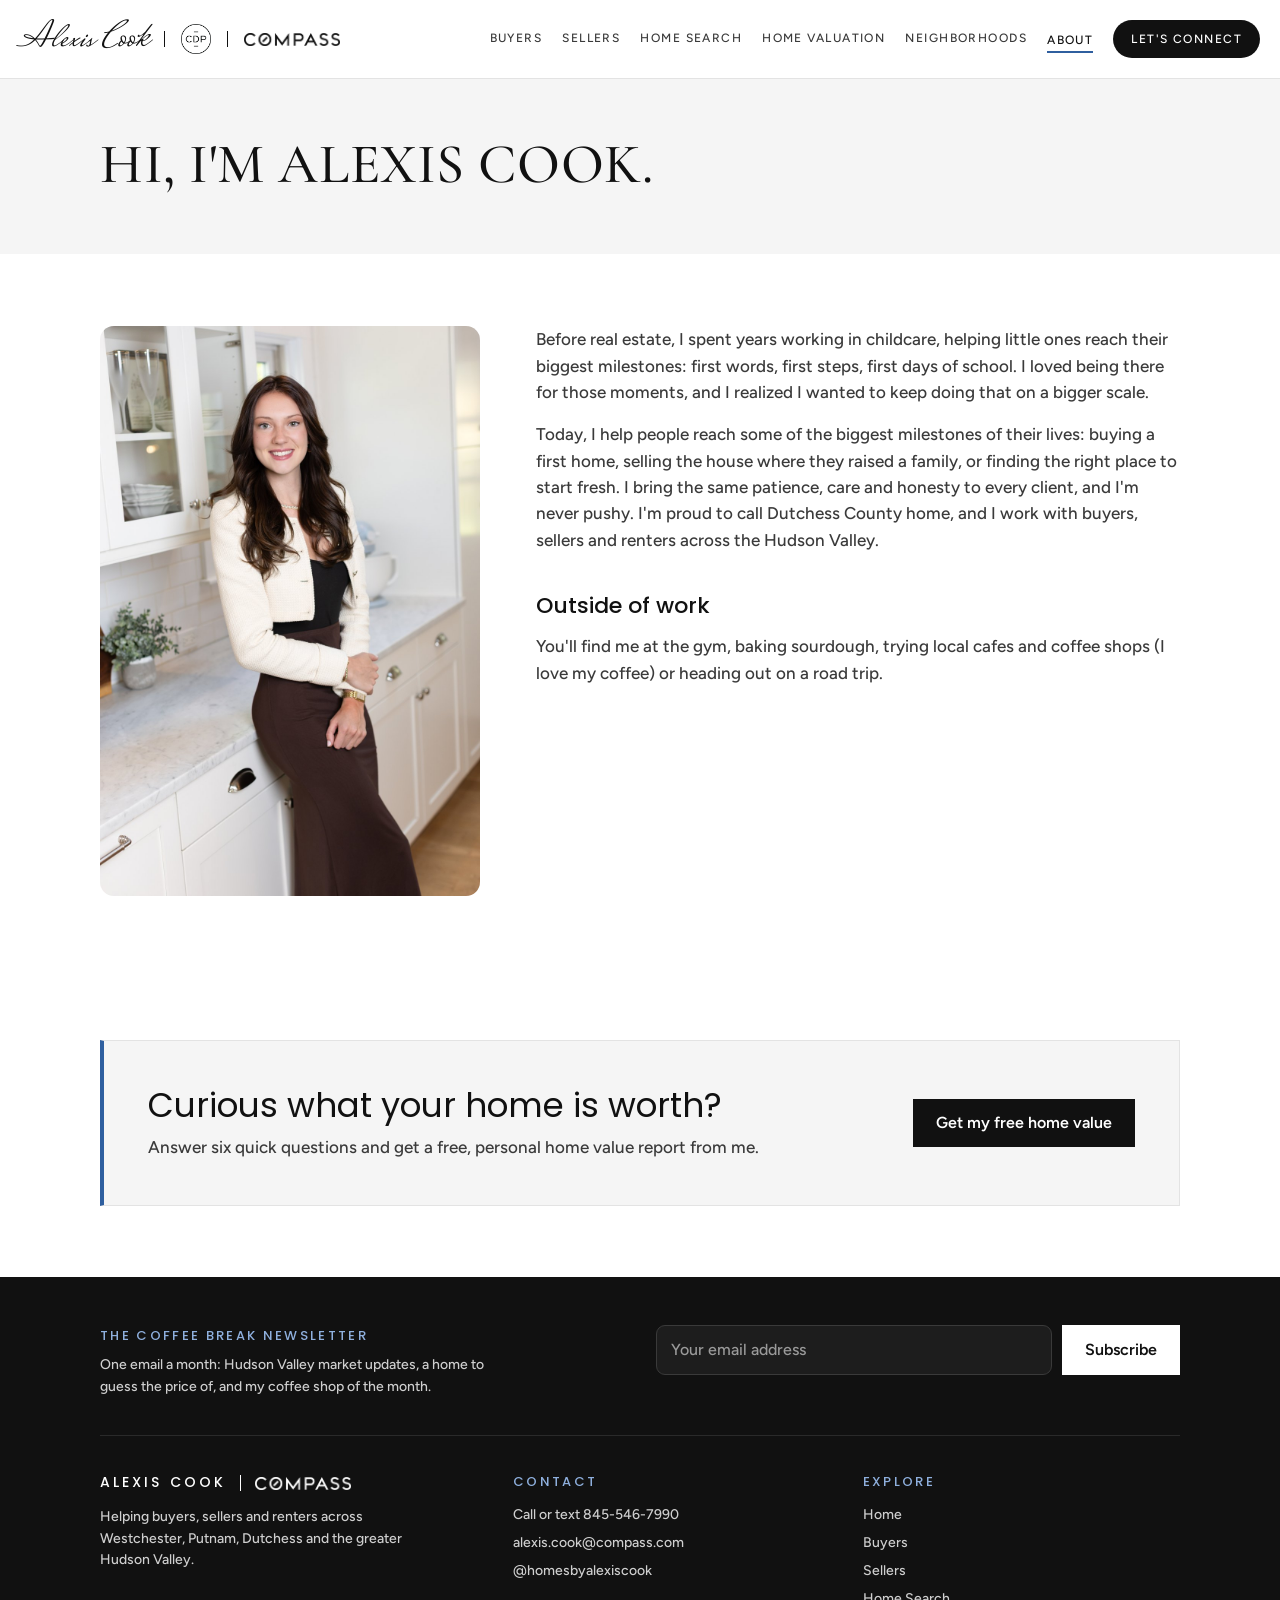
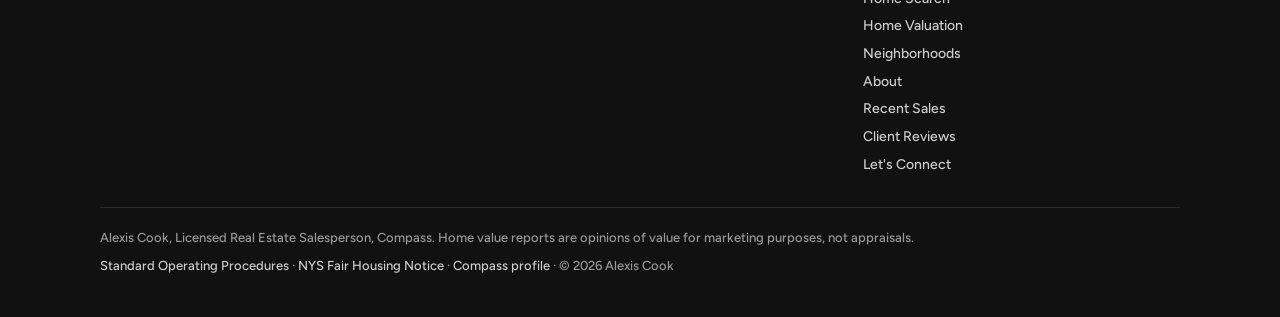
==== about.html @ 75626500 "Add files via upload" ====
<!doctype html>
<html lang="en">
<head>
<meta charset="utf-8">
<meta name="viewport" content="width=device-width, initial-scale=1">
<title>About Alexis Cook | Compass</title>
<meta name="description" content="Meet Alexis Cook, licensed real estate salesperson at Compass serving the Hudson Valley.">
<meta property="og:type" content="website">
<meta property="og:site_name" content="Alexis Cook | Compass">
<meta property="og:title" content="About Alexis Cook | Compass">
<meta property="og:description" content="Meet Alexis Cook, licensed real estate salesperson at Compass serving the Hudson Valley.">
<meta property="og:image" content="https://alexis-cook.com/og-image.jpg">
<meta property="og:image:width" content="1200">
<meta property="og:image:height" content="630">
<meta name="twitter:card" content="summary_large_image">
<link rel="preconnect" href="https://fonts.googleapis.com">
<link rel="preconnect" href="https://fonts.gstatic.com" crossorigin>
<link href="https://fonts.googleapis.com/css2?family=Cormorant+Garamond:wght@500;600&family=Mrs+Saint+Delafield&family=Poppins:wght@300;400;500;600&family=Figtree:wght@400;500;600&display=swap" rel="stylesheet">
<link rel="icon" type="image/png" sizes="32x32" href="favicon-32.png">
<link rel="apple-touch-icon" href="apple-touch-icon.png">
<link rel="stylesheet" href="styles.css">
</head>
<body>
<header class="top">
  <div class="wrap">
    <a class="brand sig-brand" href="index.html"><span class="sig">Alexis Cook</span><span class="div"></span><img class="cdp-logo dark" src="cdp-mark-black.png" alt="The Cathy Duff-Poritzky Team" width="428" height="428"><img class="cdp-logo light" src="cdp-mark-white.png" alt="" width="428" height="428"><span class="div cdp-div"></span><img class="co-logo dark" src="compass-logo.png" alt="Compass" width="791" height="108"><img class="co-logo light" src="compass-logo-white.png" alt="" width="791" height="108"></a>
    <button class="menu-toggle" type="button" aria-expanded="false" aria-controls="menu">Menu</button>
    <nav class="menu" id="menu" aria-label="Main"><a href="buyers.html">Buyers</a><a href="sellers.html">Sellers</a><a href="home-search.html">Home Search</a><a href="home-value.html">Home Valuation</a><a href="neighborhoods.html">Neighborhoods</a><div class="has-sub"><a href="about.html" aria-current="page">About</a><div class="sub"><a href="about.html">Meet Alexis</a><a href="sales.html">Recent Sales</a><a href="reviews.html">Client Reviews</a></div></div><a href="contact.html" class="cta">Let's Connect</a></nav>
  </div>
</header>
<main>
<section class="page-hero"><div class="wrap"><h1>Hi, I'm Alexis Cook.</h1></div></section>
<section class="band"><div class="wrap about-grid">
  <div class="photo about-photo"><img src="alexis-about.jpg?v=2" alt="Alexis Cook" width="1000" height="1500"></div>
  <div class="prose">
    <p>Before real estate, I spent years working in childcare, helping little ones reach their biggest milestones: first words, first steps, first days of school. I loved being there for those moments, and I realized I wanted to keep doing that on a bigger scale.</p>
    <p>Today, I help people reach some of the biggest milestones of their lives: buying a first home, selling the house where they raised a family, or finding the right place to start fresh. I bring the same patience, care and honesty to every client, and I'm never pushy. I'm proud to call Dutchess County home, and I work with buyers, sellers and renters across the Hudson Valley.</p>
    <h2>Outside of work</h2>
    <p>You'll find me at the gym, baking sourdough, trying local cafes and coffee shops (I love my coffee) or heading out on a road trip.</p>
  </div>
</div></section>
<section class="band"><div class="wrap"><div class="callout"><div><h2>Curious what your home is worth?</h2><p>Answer six quick questions and get a free, personal home value report from me.</p></div><a class="btn primary" href="home-value.html">Get my free home value</a></div></div></section>
</main>
<footer>
  <div class="wrap">
    <div class="news">
      <div><h3>The Coffee Break newsletter</h3><p>One email a month: Hudson Valley market updates, a home to guess the price of, and my coffee shop of the month.</p></div>
      <form class="news-form" novalidate>
        <label class="sr" for="news-email">Email address</label>
        <input type="email" id="news-email" name="email" placeholder="Your email address" autocomplete="email" required>
        <button class="btn light" type="submit">Subscribe</button>
        <p class="news-msg" role="status"></p>
      </form>
    </div>
    <div class="cols">
      <div>
        <a class="brand" href="index.html"><span>Alexis Cook</span><span class="div"></span><img class="co-logo" src="compass-logo-white.png" alt="Compass" width="791" height="108"></a>
        <p style="margin:0;max-width:34ch">Helping buyers, sellers and renters across Westchester, Putnam, Dutchess and the greater Hudson Valley.</p>
      </div>
      <div><h3>Contact</h3><ul>
        <li>Call or text <a class="call-link" href="sms:+18455467990"><span>845-546-7990</span></a></li>
        <li><a href="mailto:alexis.cook@compass.com">alexis.cook@compass.com</a></li>
        <li><a href="https://www.instagram.com/homesbyalexiscook/" target="_blank" rel="noopener">@homesbyalexiscook</a></li>
      </ul></div>
      <div><h3>Explore</h3><ul><li><a href="index.html">Home</a></li><li><a href="buyers.html">Buyers</a></li><li><a href="sellers.html">Sellers</a></li><li><a href="home-search.html">Home Search</a></li><li><a href="home-value.html">Home Valuation</a></li><li><a href="neighborhoods.html">Neighborhoods</a></li><li><a href="about.html">About</a></li><li><a href="sales.html">Recent Sales</a></li><li><a href="reviews.html">Client Reviews</a></li><li><a href="contact.html">Let's Connect</a></li></ul></div>
    </div>
    <div class="legal">
      <div>Alexis Cook, Licensed Real Estate Salesperson, Compass. Home value reports are opinions of value for marketing purposes, not appraisals.</div>
      <div><a href="https://www.compass.com/ucfe-assets/consumer-footer/8/NY-StandardOperatingProcedures-2026-03.pdf" target="_blank" rel="noopener">Standard Operating Procedures</a> · <a href="https://dos.ny.gov/system/files/documents/2025/03/nys-housing-and-anti-discrimination-notice_02.2025.pdf" target="_blank" rel="noopener">NYS Fair Housing Notice</a> · <a href="https://www.compass.com/agents/alexis-cook/" target="_blank" rel="noopener">Compass profile</a> · &copy; <span class="yr">2026</span> Alexis Cook</div>
    </div>
  </div>
</footer>
<div class="cmodal" id="cmodal" hidden>
  <div class="cm-card" role="dialog" aria-modal="true" aria-labelledby="cm-title">
    <button class="cm-x" type="button" aria-label="Close">&times;</button>
    <div class="cm-ask">
      <p class="eyebrow">One quick question before your results</p>
      <h2 id="cm-title">Want a personalized collection?</h2>
      <p class="cm-sub cm-ask-sub">I'll curate a personalized collection of homes that match your criteria and send you new ones the moment they hit the market.</p>
      <div class="cm-actions"><button type="button" class="cm-yes">Yes</button><button type="button" class="cm-no cm-go">No, I'll browse myself</button></div>
      <p class="cm-note">Either way, your search results open on Compass next.</p>
    </div>
    <div class="cm-step" hidden>
      <p class="eyebrow">Your personalized collection</p>
      <h2>Tell me what you are looking for</h2>
      <p class="cm-sub">I will build you a private Compass Collection. New matches go straight to you, and you can favorite homes and request tours from your phone.</p>
      <form id="cmf" novalidate>
        <div class="row2"><div><label class="f" for="cm-name">Full name</label><input type="text" id="cm-name" name="name" autocomplete="name"></div><div><label class="f" for="cm-phone">Phone (optional)</label><input type="tel" id="cm-phone" name="phone" autocomplete="tel"></div></div>
        <label class="f" for="cm-email">Email</label><input type="email" id="cm-email" name="email" autocomplete="email">
        <div class="row2"><div><label class="f" for="cm-area">Towns you are interested in (optional)</label><input type="text" id="cm-area" name="area" placeholder="e.g. Beacon, Fishkill, Cold Spring"></div><div><label class="f" for="cm-price">Price range (optional)</label><select id="cm-price" name="price"><option value="">Choose one</option><option>Under $300K</option><option>$300K to $500K</option><option>$500K to $750K</option><option>$750K to $1M</option><option>$1M to $1.5M</option><option>$1.5M+</option><option>Rent: under $2,500/mo</option><option>Rent: $2,500 to $4,000/mo</option><option>Rent: $4,000+/mo</option></select></div></div>
        <div class="row2"><div><label class="f" for="cm-beds">Bedrooms (optional)</label><select id="cm-beds" name="beds"><option value="">Any</option><option>1+</option><option>2+</option><option>3+</option><option>4+</option><option>5+</option></select></div><div><label class="f" for="cm-baths">Bathrooms (optional)</label><select id="cm-baths" name="baths"><option value="">Any</option><option>1+</option><option>2+</option><option>3+</option></select></div></div>
        <label class="f" for="cm-notes">Must-haves (optional)</label><textarea id="cm-notes" name="notes" placeholder="Garage, big yard, close to Metro-North..."></textarea>
        <label class="consent"><input type="checkbox" id="cm-consent" name="consent" value="Yes"><span>I agree that Alexis Cook of Compass may contact me by email, phone or text about homes for sale or rent. Message and data rates may apply. I can opt out at any time.</span></label>
        <p class="err" id="cm-err" role="alert"></p>
        <div class="cm-actions"><button type="submit" class="btn sq dark" id="cm-send">Set up my collection</button><button type="button" class="cm-skip cm-go">No thanks, just browsing</button></div>
      </form>
    </div>
    <div class="cm-done" hidden>
      <div class="cm-check" aria-hidden="true">✓</div>
      <p class="eyebrow">Thank you</p>
      <h2>Your collection is on its way!</h2>
      <p class="cm-sub">I will send you your personal Compass Collection shortly. Keep an eye on your inbox. In the meantime, you can start browsing on Compass.</p>
      <button type="button" class="btn sq dark cm-browse cm-go">Continue to Compass <span aria-hidden="true">→</span></button>
    </div>
  </div>
</div>
<script>
/* Collection sign-up after a home search: paste the collection Google Form's formResponse URL and entry IDs */
/* TEST FEATURE: bring visitors back from Compass after this many seconds (0 = off) */
var REDIRECT_BACK_SECONDS=0;
window.alexisOpenCompass=function(u){var w=null;try{w=window.open(u,'_blank')}catch(er){}if(!w)return;
if(REDIRECT_BACK_SECONDS>0){setTimeout(function(){try{var back=location.href.split('#')[0].split('?')[0]+'?back=1';w.location.href=back}catch(er){}},REDIRECT_BACK_SECONDS*1000)}};
var COLLECTION_FORM={"action":"https://docs.google.com/forms/d/e/1FAIpQLSfFb0w88-A323gLJ5zoATSFI6s1lYARR0IrbXmosw9a89P1Dw/formResponse","fields":{"name":"entry.246317065","phone":"entry.270979491","email":"entry.364528451","area":"entry.91825032","price":"entry.943326183","beds":"entry.1373302693","baths":"entry.874305298","notes":"entry.414756791","type":"entry.1419887097","consent":"entry.159739150"}};
(function(){var m=document.getElementById('cmodal');if(!m||!document.querySelector('.csearch'))return;var f=document.getElementById('cmf'),err=document.getElementById('cm-err'),url='',rent=false,last=null;
function close(){m.hidden=true;document.body.style.overflow='';if(last)last.focus()}
var shown=false,searched='';window.alexisCollect=function(u,r){url=u;rent=r;if(shown)return false;var si=[].slice.call(document.querySelectorAll('.cs-input')).filter(function(i){return i.value.trim()})[0];searched=si?si.value.trim():'';f.elements.area.value='';open_();return true};
document.querySelectorAll('.open-collection').forEach(function(l){l.addEventListener('click',function(e){e.preventDefault();url='https://www.compass.com/homes-for-sale/new-york/?agent_id=68668dd5f72f300001ff11c6';rent=false;searched='';f.elements.area.value='';open_(true)})});
function open_(direct){shown=true;m.querySelector('.cm-ask-sub').textContent=rent?"I'll curate a personalized collection of rentals that match your criteria and send you new ones the moment they hit the market.":"I'll curate a personalized collection of homes that match your criteria and send you new ones the moment they hit the market.";last=document.activeElement;m.querySelector('.cm-ask').hidden=!!direct;m.querySelector('.cm-step').hidden=!direct;m.querySelector('.cm-done').hidden=true;err.textContent='';
m.hidden=false;document.body.style.overflow='hidden';setTimeout(function(){(direct?f.elements.name:m.querySelector('.cm-yes')).focus()},50)}
m.querySelector('.cm-yes').addEventListener('click',function(){m.querySelector('.cm-ask').hidden=true;m.querySelector('.cm-step').hidden=false;f.elements.name.focus()});
try{if(/[?&]back=1/.test(location.search)){var done=false;try{done=localStorage.getItem('ac_collect_done')==='1'}catch(er){}if(!done){url='https://www.compass.com/homes-for-sale/new-york/?agent_id=68668dd5f72f300001ff11c6';setTimeout(function(){open_();var t=document.getElementById('cm-title');if(t)t.textContent='Still looking? Let me send you new listings.'},600)}}}catch(er){}
m.querySelectorAll('.cm-go').forEach(function(b){b.addEventListener('click',function(){close();window.alexisOpenCompass(url)})});
m.querySelector('.cm-x').addEventListener('click',close);m.addEventListener('click',function(e){if(e.target===m)close()});document.addEventListener('keydown',function(e){if(e.key==='Escape'&&!m.hidden)close()});
function v(n){var e=f.elements[n];if(!e)return '';if(n==='area'&&!(e.value||'').trim()&&searched)return 'Searched: '+searched;if(e.type==='checkbox')return e.checked?e.value:'';return (e.value||'').trim()}
f.addEventListener('submit',function(e){e.preventDefault();err.textContent='';
if(!v('name'))return err.textContent='Please enter your name.';
if(!/^[^\s@]+@[^\s@]+\.[^\s@]+$/.test(v('email')))return err.textContent='Please enter a valid email address.';
if(!v('consent'))return err.textContent='Please check the box so I can send you listings.';
var btn=document.getElementById('cm-send');btn.disabled=true;btn.textContent='Sending...';var fd=new FormData(),F=COLLECTION_FORM.fields;
Object.keys(F).forEach(function(k){if(!F[k])return;fd.append(F[k],k==='type'?(rent?'Rent':'Buy'):v(k))});
(COLLECTION_FORM.action?fetch(COLLECTION_FORM.action,{method:'POST',mode:'no-cors',body:fd}):Promise.resolve()).then(function(){try{localStorage.setItem('ac_collect_done','1')}catch(er){}m.querySelector('.cm-step').hidden=true;m.querySelector('.cm-done').hidden=false;btn.disabled=false;btn.textContent='Set up my collection';f.reset()},function(){btn.disabled=false;btn.textContent='Set up my collection';err.textContent="That didn't go through. Check your connection and try again, or call or text 845-546-7990."})});
})();
</script>
<script>
/* phone number: opens Messages on phones and Macs; on other computers copies the number */
(function(){document.querySelectorAll('.call-link').forEach(function(a){a.addEventListener('click',function(e){if(matchMedia('(pointer:coarse)').matches||/Mac|iPhone|iPad/.test(navigator.platform))return;e.preventDefault();var n='845-546-7990',sp=a.querySelector('span');function done(){sp.textContent='Number copied';setTimeout(function(){sp.textContent=n},1800)}if(navigator.clipboard)navigator.clipboard.writeText(n).then(done,function(){sp.textContent=n});else done()})})})();
/* always open each page at the top */
(function(){if(location.hash)return;try{history.scrollRestoration='manual'}catch(e){}function t(){window.scrollTo({top:0,left:0,behavior:'instant'});document.documentElement.scrollTop=0;document.body.scrollTop=0}t();document.addEventListener('DOMContentLoaded',t);addEventListener('load',function(){t();setTimeout(t,60)});addEventListener('pageshow',t)})();
(function(){var b=document.querySelector('.menu-toggle'),m=document.getElementById('menu');b.addEventListener('click',function(){var o=m.classList.toggle('open');b.setAttribute('aria-expanded',o)});
var hd=document.querySelector('.top.over');if(hd){var f=function(){hd.classList.toggle('solid',scrollY>40)};f();addEventListener('scroll',f,{passive:true})}
document.querySelectorAll('.yr').forEach(function(e){e.textContent=new Date().getFullYear()});})();
/* town picker grouped by county */
(function(){var G={"Westchester": ["Westchester County", "Yorktown Heights", "Cortlandt Manor", "Peekskill", "Croton-on-Hudson", "Mohegan Lake", "Ossining", "Tarrytown", "Sleepy Hollow", "Briarcliff Manor", "Pleasantville", "Chappaqua", "Mount Kisco", "Bedford", "Katonah", "Somers", "North Salem", "White Plains", "Scarsdale", "Rye", "Harrison", "Mamaroneck", "Larchmont", "New Rochelle", "Bronxville", "Eastchester", "Irvington", "Dobbs Ferry", "Hastings-on-Hudson"], "Putnam": ["Putnam County", "Mahopac", "Carmel", "Brewster", "Cold Spring", "Garrison", "Putnam Valley", "Patterson", "Kent"], "Dutchess": ["Dutchess County", "Hopewell Junction", "Fishkill", "Beacon", "Poughkeepsie", "Wappingers Falls", "Pleasant Valley", "Hyde Park", "Rhinebeck", "Red Hook", "Millbrook", "LaGrangeville", "Pawling", "Dover Plains", "Amenia", "Pine Plains"]};document.querySelectorAll('.csearch').forEach(function(f){var inp=f.querySelector('.cs-input'),list=f.querySelector('.cs-list');function draw(){if(f.querySelector('input[value=sell]').checked){list.hidden=true;return}var q=inp.value.trim().toLowerCase(),h='';Object.keys(G).forEach(function(c){var m=G[c].filter(function(t){return !q||t.toLowerCase().indexOf(q)>-1});if(m.length){h+='<div class="cs-g"><div class="cs-gh">'+c+'</div>'+m.map(function(t){return '<button type="button" role="option" class="cs-opt">'+t+'</button>'}).join('')+'</div>'}});list.innerHTML=h;list.hidden=!h;inp.setAttribute('aria-expanded',!!h)}inp.addEventListener('focus',draw);inp.addEventListener('input',draw);list.addEventListener('mousedown',function(e){var b=e.target.closest('.cs-opt');if(!b)return;e.preventDefault();inp.value=b.textContent;list.hidden=true;inp.setAttribute('aria-expanded','false')});inp.addEventListener('blur',function(){setTimeout(function(){list.hidden=true;inp.setAttribute('aria-expanded','false')},120)});inp.addEventListener('keydown',function(e){if(e.key==='Escape'){list.hidden=true}if(e.key==='ArrowDown'){var o=list.querySelector('.cs-opt');if(o){e.preventDefault();o.focus()}}});list.addEventListener('keydown',function(e){var os=[].slice.call(list.querySelectorAll('.cs-opt')),i=os.indexOf(document.activeElement);if(e.key==='ArrowDown'&&i<os.length-1){e.preventDefault();os[i+1].focus()}if(e.key==='ArrowUp'){e.preventDefault();(i>0?os[i-1]:inp).focus()}if(e.key==='Enter'&&i>-1){e.preventDefault();inp.value=os[i].textContent;list.hidden=true;inp.focus()}});})})();
/* Buy / Rent / Sell mode */
(function(){document.querySelectorAll('.csearch').forEach(function(f){var inp=f.querySelector('.cs-input'),go=f.querySelector('.cs-go'),note=f.querySelector('.cs-note');f.querySelectorAll('input[name=cs-type]').forEach(function(r){r.addEventListener('change',function(){var sell=r.value==='sell'&&r.checked;f.classList.toggle('is-sell',sell);inp.placeholder=sell?"What's your home address?":'Town or city';inp.setAttribute('autocomplete',sell?'street-address':'off');go.textContent=sell?'Get my home value':'Search homes';if(note)note.textContent=sell?'Free, personal home value report from Alexis.':'Search opens on Compass.';inp.value='';var l=f.querySelector('.cs-list');if(l)l.hidden=true;inp.focus()})})})})();
/* Compass home search */
(function(){document.querySelectorAll('.csearch').forEach(function(f){f.addEventListener('submit',function(e){e.preventDefault();if(f.querySelector('input[value=sell]').checked){var ad=f.querySelector('.cs-input').value.trim();location.href='home-value.html'+(ad?'?address='+encodeURIComponent(ad):'');return}var q=f.querySelector('.cs-input').value.trim().toLowerCase().replace(/,?\s*(ny|new york)$/,'').replace(/[^a-z0-9]+/g,'-').replace(/^-|-$/g,'');var rent=f.querySelector('input[value=rent]').checked;var base='https://www.compass.com/'+(rent?'for-rent/':'homes-for-sale/');var url=(q?base+q+'-ny/':base+'new-york/')+'?agent_id=68668dd5f72f300001ff11c6';if(window.alexisCollect&&window.alexisCollect(url,rent))return;if(window.alexisOpenCompass)window.alexisOpenCompass(url);else try{window.open(url,'_blank','noopener')}catch(er){}})})})();
/* Newsletter sign-up: paste the newsletter Google Form's formResponse URL and email entry ID */
var NEWSLETTER_FORM={action:"https://docs.google.com/forms/d/e/1FAIpQLSd9pEn5VO9FP5l-oSFQ3yQuff3pQ4GppbQ3dDFXpqBW5xkaDg/formResponse",emailField:"entry.209582243"};
(function(){var f=document.querySelector('.news-form');if(!f)return;var m=f.querySelector('.news-msg');
f.addEventListener('submit',function(e){e.preventDefault();var v=f.email.value.trim();
if(!/^[^\s@]+@[^\s@]+\.[^\s@]+$/.test(v)){m.textContent='Please enter a valid email address.';return}
var fd=new FormData();if(NEWSLETTER_FORM.emailField)fd.append(NEWSLETTER_FORM.emailField,v);
(NEWSLETTER_FORM.action?fetch(NEWSLETTER_FORM.action,{method:'POST',mode:'no-cors',body:fd}):Promise.resolve()).then(function(){f.reset();m.textContent="You're on the list. Your first issue arrives next month."},function(){m.textContent="That didn't go through. Please try again."});});})();
</script>

</body>
</html>
---- styles.css ----
/* Alexis Cook, Compass: shared site styles. Black, white and soft gray; Poppins for display, Figtree for text */
:root{
  --ink:#111111; --ink-2:#3a3a3a; --muted:#6e6e6e; --line:#e3e3e3; --paper:#ffffff; --wash:#f5f5f5;
  --accent:#111111; --accent-ink:#ffffff; --accent-soft:#eeeeee; --on-dark:#d4d4d4; --error:#b3261e;
  --display:"Poppins","Helvetica Neue",Arial,sans-serif;
  --body:"Figtree","Helvetica Neue",Arial,sans-serif;
}
*{box-sizing:border-box}
html{-webkit-text-size-adjust:100%;scroll-behavior:smooth}
body{margin:0;background:var(--paper);color:var(--ink);font-family:var(--body);font-size:17px;line-height:1.55}
img{max-width:100%;display:block}
a{color:var(--accent)}
[hidden]{display:none!important}
.wrap{max-width:1120px;margin:0 auto;padding-left:max(20px,env(safe-area-inset-left));padding-right:max(20px,env(safe-area-inset-right))}
.eyebrow{font-family:var(--display);font-size:13px;letter-spacing:.18em;text-transform:uppercase;color:var(--accent);font-weight:500;margin:0 0 14px}
h1,h2,h3{text-wrap:balance}
h1{font-family:var(--display);font-weight:300;font-size:clamp(38px,5.4vw,60px);line-height:1.06;letter-spacing:-.01em;margin:0 0 20px}
h1 strong{font-weight:600}
h2.sec{font-family:var(--display);font-weight:400;font-size:clamp(28px,3.4vw,38px);line-height:1.15;margin:0 0 12px}
.lede{font-size:19px;color:var(--ink-2);max-width:40ch;margin:0 0 28px}
.sub{color:var(--ink-2);max-width:60ch;margin:0 0 36px}
.btn{display:inline-block;font:600 16px/1 var(--body);border-radius:10px;padding:15px 22px;cursor:pointer;border:1px solid transparent;text-decoration:none}
.btn.primary{background:var(--accent);color:var(--accent-ink)}
.btn.primary:hover{filter:brightness(1.08)}
.btn.ghost{background:none;color:var(--ink);border-color:#cccccc}
.btn:focus-visible{outline:2px solid var(--ink);outline-offset:2px}
.btn[disabled]{opacity:.6;cursor:wait}
.btns{display:flex;flex-wrap:wrap;gap:12px}
.more{font-weight:600;text-decoration:none}
.more:hover{text-decoration:underline}

/* header */
.top{border-bottom:1px solid var(--line);background:var(--paper)}
.top .wrap{display:flex;align-items:center;gap:20px;padding-block:18px;flex-wrap:wrap}
.brand{font-family:var(--display);font-weight:500;letter-spacing:.22em;font-size:14px;text-transform:uppercase;display:flex;align-items:center;gap:14px;color:var(--ink);text-decoration:none}
.brand .div{width:1px;height:16px;background:var(--ink)}
.brand .co{font-weight:300}
.menu{display:flex;gap:20px;font-size:14.5px;align-items:center;margin-left:auto;flex-wrap:wrap}
.menu a{color:var(--ink-2);text-decoration:none;padding-block:4px;border-bottom:2px solid transparent}
.menu a:hover{color:var(--accent)}
.menu a[aria-current="page"]{color:var(--ink);border-bottom-color:var(--accent)}
.menu a.hv{color:var(--accent);font-weight:600}
.menu-toggle{display:none;margin-left:auto;background:none;border:1px solid var(--line);border-radius:8px;padding:8px 12px;font:600 14px var(--body);color:var(--ink);cursor:pointer}

/* page hero (inner pages) */
.page-hero{background:var(--wash);padding-block:56px 48px}
.page-hero h1{font-size:clamp(34px,4.6vw,52px);margin-bottom:12px}
.page-hero .lede{margin-bottom:0}
section.band{padding-block:72px}
section.band.wash{background:var(--wash)}

/* home hero */
.home-hero{background:var(--wash)}
.home-hero .wrap{display:grid;grid-template-columns:1.1fr .9fr;gap:56px;align-items:center;padding-block:64px}
.home-hero .portrait{aspect-ratio:4/5;border-radius:14px;overflow:hidden;max-width:440px;justify-self:end;width:100%}
.home-hero .portrait img{width:100%;height:100%;object-fit:cover}
.counties{display:flex;flex-wrap:wrap;gap:8px;margin:0 0 30px;padding:0;list-style:none}
.counties li{border:1px solid var(--line);background:var(--paper);border-radius:99px;padding:6px 14px;font-size:14px;color:var(--ink-2)}

/* value callout */
.callout{background:var(--wash);color:var(--ink);border:1px solid var(--line);border-radius:16px;padding:44px;display:grid;grid-template-columns:1fr auto;gap:28px;align-items:center}
.callout h2{font-family:var(--display);font-weight:400;font-size:clamp(26px,3vw,34px);margin:0 0 8px;line-height:1.2}
.callout p{margin:0;color:var(--ink-2)}
.callout .btn.primary{background:var(--ink);color:#fff}

/* sales */
.sales{list-style:none;margin:0;padding:0;display:grid;grid-template-columns:repeat(3,1fr);border-top:1px solid var(--line)}
.sales li{display:flex;flex-direction:column;gap:2px;padding:24px 24px 26px 0;border-bottom:1px solid var(--line)}
.sales .tag{font-family:var(--display);font-size:12px;letter-spacing:.16em;text-transform:uppercase;color:var(--accent);font-weight:500;margin-bottom:8px}
.sales .price{font-family:var(--display);font-weight:300;font-size:32px;line-height:1.1;font-variant-numeric:tabular-nums;margin-bottom:6px}
.sales .addr{font-weight:600}
.sales .town{color:var(--ink-2)}
.sales .specs{color:var(--muted);font-size:15px;margin-top:6px}
.stats{display:grid;grid-template-columns:repeat(3,1fr);gap:24px;margin:0 0 48px;padding:0;list-style:none}
.stats li{border-left:2px solid var(--accent);padding-left:16px}
.stats b{display:block;font-family:var(--display);font-weight:300;font-size:34px;line-height:1.1;font-variant-numeric:tabular-nums}
.stats span{color:var(--muted);font-size:15px}

/* reviews */
.reviews{background:var(--ink);color:#fff}
.reviews .eyebrow{color:var(--on-dark)}
.quotes{display:grid;grid-template-columns:1fr 1fr;gap:48px;margin-top:28px}
.quotes figure{margin:0;display:flex;flex-direction:column;gap:14px}
.stars{color:var(--on-dark);letter-spacing:4px;font-size:16px}
.quotes blockquote{margin:0;font-family:var(--display);font-weight:300;font-size:21px;line-height:1.5}
.quotes figcaption{font-size:14px;letter-spacing:.08em;text-transform:uppercase;color:#bdbdbd}
.quotes.light figure{border-top:1px solid var(--line);padding-top:28px}
.quotes.light .stars{color:var(--accent)}
.quotes.light figcaption{color:var(--muted)}

/* about */
.about-grid{display:grid;grid-template-columns:380px 1fr;gap:56px;align-items:start}
.photo{aspect-ratio:4/5;border-radius:14px;overflow:hidden;max-width:100%}
.photo img{width:100%;height:100%;object-fit:cover}
.prose p{color:var(--ink-2);max-width:62ch;margin:0 0 16px}
.prose h2{font-family:var(--display);font-weight:500;font-size:22px;margin:36px 0 10px}
.specialties{display:flex;flex-wrap:wrap;gap:8px;margin:0;padding:0;list-style:none}
.specialties li{background:var(--accent-soft);color:var(--accent);border-radius:99px;padding:6px 14px;font-size:14px;font-weight:600}
.contact{display:grid;gap:8px;margin:0;padding:0;list-style:none}
.contact li{font-variant-numeric:tabular-nums}
.contact b{display:inline-block;min-width:112px;font-weight:600;color:var(--ink)}

/* home value questionnaire */
.hv-grid{display:grid;grid-template-columns:.9fr 1.1fr;gap:56px;align-items:start;padding-block:56px 72px}
.promise{display:grid;gap:12px;padding:0;margin:28px 0 0;list-style:none}
.promise li{display:flex;gap:12px;align-items:baseline;color:var(--ink-2)}
.promise li::before{content:"";flex:none;width:8px;height:8px;border-radius:50%;background:var(--accent);transform:translateY(-2px)}
.card{background:var(--paper);border:1px solid var(--line);border-radius:14px;box-shadow:0 18px 50px -24px rgba(0,0,0,.28);padding:30px 28px 26px;min-width:0}
.progress{display:flex;justify-content:space-between;align-items:center;font-size:13px;color:var(--muted);margin-bottom:10px;font-variant-numeric:tabular-nums}
.bar{height:4px;background:var(--line);border-radius:99px;overflow:hidden;margin-bottom:26px}
.bar span{display:block;height:100%;background:var(--accent);width:16%;transition:width .35s ease}
.step{border:0;padding:0;margin:0}
.step h2{font-family:var(--display);font-weight:500;font-size:23px;line-height:1.25;margin:0 0 6px}
.step .hint{color:var(--muted);font-size:15px;margin:0 0 20px}
label.f{display:block;font-size:14px;font-weight:600;color:var(--ink-2);margin:14px 0 6px}
input[type=text],input[type=email],input[type=tel],select,textarea{width:100%;font:inherit;font-size:16px;color:var(--ink);background:var(--paper);border:1px solid #cccccc;border-radius:9px;padding:12px 14px}
textarea{min-height:84px;resize:vertical}
input:focus,select:focus,textarea:focus{outline:2px solid var(--accent);outline-offset:1px;border-color:var(--accent)}
.row2{display:grid;grid-template-columns:1.4fr 1fr;gap:12px}
.row3{display:grid;grid-template-columns:repeat(3,1fr);gap:12px}
.opts{display:grid;grid-template-columns:1fr 1fr;gap:10px}
.opts.one{grid-template-columns:1fr}
.opt{position:relative}
.opt input{position:absolute;opacity:0;inset:0;cursor:pointer}
.opt span{display:block;border:1px solid #cccccc;border-radius:10px;padding:14px 16px;font-weight:500;cursor:pointer;transition:border-color .15s,background .15s}
.opt span small{display:block;font-weight:400;color:var(--muted);font-size:14px;margin-top:2px}
.opt input:checked + span{border-color:var(--accent);background:var(--accent-soft);box-shadow:inset 0 0 0 1px var(--accent)}
.opt input:focus-visible + span{outline:2px solid var(--accent);outline-offset:2px}
.consent{display:flex;gap:10px;align-items:flex-start;font-size:13.5px;color:var(--muted);margin-top:16px;line-height:1.45}
.consent input{margin-top:3px;flex:none;width:18px;height:18px;accent-color:var(--accent)}
.err{color:var(--error);font-size:14px;margin:12px 0 0;min-height:1em}
.nav{display:flex;justify-content:space-between;align-items:center;gap:12px;margin-top:24px}
.nav .primary{margin-left:auto}
.done h2{font-family:var(--display);font-weight:500;font-size:26px;margin:0 0 10px}
.done p{color:var(--ink-2);margin:0 0 12px}

/* nav button, steps, contact, newsletter */
.menu a.cta{background:var(--ink);color:#fff;border-radius:8px;padding:8px 14px;border-bottom:0}
.menu a.cta:hover{color:#fff;opacity:.88}
.menu a.hv{color:var(--ink)}
.steps{list-style:none;margin:0;padding:0;counter-reset:s;display:grid;gap:0;border-top:1px solid var(--line);max-width:860px}
.steps li{counter-increment:s;display:grid;grid-template-columns:72px 1fr;column-gap:16px;padding:26px 0;border-bottom:1px solid var(--line)}
.steps li::before{content:counter(s,decimal-leading-zero);font-family:var(--display);font-weight:300;font-size:30px;line-height:1;color:var(--muted);grid-row:1 / span 2}
.steps h3{font-family:var(--display);font-weight:500;font-size:20px;margin:0 0 6px}
.steps p{margin:0;color:var(--ink-2);max-width:62ch}
.contact-grid{display:grid;grid-template-columns:1.2fr .8fr;gap:56px;align-items:start}
.sr{position:absolute;width:1px;height:1px;overflow:hidden;clip:rect(0 0 0 0);white-space:nowrap}
.btn.light{background:#fff;color:var(--ink)}
footer .news{display:grid;grid-template-columns:1fr 1fr;gap:32px;align-items:center;padding-bottom:36px;margin-bottom:36px;border-bottom:1px solid #2a2a2a}
footer .news h3{margin-bottom:8px}
footer .news p{margin:0;max-width:46ch}
.news-form{display:flex;flex-wrap:wrap;gap:10px}
.news-form input{flex:1 1 220px;background:#1d1d1d;border-color:#3a3a3a;color:#fff}
.news-form input::placeholder{color:#9a9a9a}
.news-msg{flex-basis:100%;margin:0;font-size:14px;color:#e0e0e0;min-height:1em}
@media (max-width:900px){.contact-grid,footer .news{grid-template-columns:1fr;gap:28px}}
@media (max-width:480px){.steps li{grid-template-columns:48px 1fr}.steps li::before{font-size:24px}}

/* footer */
footer{background:var(--ink);color:#cfcfcf;padding-block:48px 40px;font-size:14px}
footer .cols{display:grid;grid-template-columns:1.2fr 1fr 1fr;gap:32px;margin-bottom:32px}
footer h3{font-family:var(--display);font-weight:500;font-size:13px;letter-spacing:.18em;text-transform:uppercase;color:#fff;margin:0 0 12px}
footer ul{list-style:none;margin:0;padding:0;display:grid;gap:6px}
footer a{color:#cfcfcf;text-decoration:none}
footer a:hover{color:#fff;text-decoration:underline}
footer .brand{color:#fff;margin-bottom:12px}
footer .brand .div{background:#fff}
footer .legal{border-top:1px solid #2a2a2a;padding-top:20px;font-size:13px;color:#9a9a9a;display:grid;gap:8px}

@media (max-width:1060px){
  .menu-toggle{display:block}
  .menu{display:none;width:100%;flex-direction:column;gap:4px;margin-left:0;padding-top:8px}
  .menu.open{display:flex}
  .menu a{padding-block:10px;border-bottom:1px solid var(--line)}
  .menu a.cta{align-self:flex-start;margin-top:8px}
}
@media (max-width:900px){
  .home-hero .wrap,.hv-grid,.about-grid{grid-template-columns:1fr;gap:36px}
  .home-hero .portrait{justify-self:start;max-width:360px}
  .about-grid .photo{max-width:360px}
  .sales{grid-template-columns:1fr 1fr}
  .quotes{grid-template-columns:1fr;gap:36px}
  .callout{grid-template-columns:1fr;padding:32px 26px}
  footer .cols{grid-template-columns:1fr 1fr}
  .menu-toggle{display:block}
  .menu{display:none;width:100%;flex-direction:column;gap:4px;margin-left:0;padding-top:8px}
  .menu.open{display:flex}
  .menu a{padding-block:10px;border-bottom:1px solid var(--line)}
  .menu a[aria-current="page"]{border-bottom-color:var(--line);color:var(--accent)}
}
@media (max-width:480px){
  .card{padding:24px 18px 20px}
  .opts,.sales,.stats{grid-template-columns:1fr}
  .row2{grid-template-columns:1fr}
  .row3{grid-template-columns:1fr 1fr}
  .row3 > div:last-child{grid-column:1 / -1}
  .quotes blockquote{font-size:19px}
  footer .cols{grid-template-columns:1fr}
}
@media (prefers-reduced-motion:reduce){*{transition:none!important;scroll-behavior:auto!important}}

/* home: intro + page tiles */
.home-intro{background:var(--wash);border-bottom:1px solid var(--line)}
.home-intro .wrap{display:grid;grid-template-columns:auto 1fr;gap:40px;align-items:center;padding-block:48px}
.hi-photo{width:180px;aspect-ratio:4/5;border-radius:12px;overflow:hidden}
.hi-photo img{width:100%;height:100%;object-fit:cover;object-position:center 20%}
.home-intro h1{font-size:clamp(40px,5vw,58px);margin:0}
.home-intro .lede{margin:0;max-width:52ch}
.tiles-band{padding-block:56px 80px}
.tiles{display:grid;grid-template-columns:repeat(3,1fr);gap:16px}
.tile{position:relative;display:flex;flex-direction:column;gap:6px;min-height:200px;padding:28px 28px 56px;border:1px solid var(--line);border-radius:14px;background:var(--paper);color:var(--ink);text-decoration:none;transition:border-color .2s,transform .2s,box-shadow .2s}
.tile:hover{border-color:var(--ink);transform:translateY(-2px);box-shadow:0 14px 30px -20px rgba(0,0,0,.35)}
.tile:focus-visible{outline:2px solid var(--ink);outline-offset:3px}
.t-eyebrow{font-family:var(--display);font-size:12px;letter-spacing:.16em;text-transform:uppercase;color:var(--muted);font-weight:500}
.t-title{font-family:var(--display);font-weight:400;font-size:26px;line-height:1.2}
.t-desc{color:var(--ink-2);font-size:16px;max-width:34ch}
.t-arrow{position:absolute;left:28px;bottom:22px;font-size:22px;transition:transform .2s}
.tile:hover .t-arrow{transform:translateX(4px)}
.tile.feature{background:var(--ink);color:#fff;border-color:var(--ink)}
.tile.feature .t-eyebrow{color:#bdbdbd}
.tile.feature .t-title{font-weight:400}
.tile.feature .t-desc{color:#d4d4d4}

.tile.wide{grid-column:1 / -1;min-height:0;flex-direction:row;flex-wrap:wrap;align-items:baseline;column-gap:20px;padding:26px 64px 26px 28px;background:var(--wash)}
.tile.wide .t-desc{max-width:none}
.tile.wide .t-arrow{left:auto;right:28px;bottom:auto;top:50%;transform:translateY(-50%)}
.tile.wide:hover .t-arrow{transform:translate(4px,-50%)}
@media (max-width:900px){.tiles{grid-template-columns:1fr 1fr}}
@media (max-width:560px){.home-intro .wrap{grid-template-columns:1fr;gap:20px;padding-block:32px}.hi-photo{width:120px}.tiles{grid-template-columns:1fr}.tile{min-height:0}.tile.wide{flex-direction:column;gap:6px}}

/* home v3: split hero in the Just Sold brand style, proof strip, hairline tiles */
:root{--gold:#2f5f9f}
.hero2{display:grid;grid-template-columns:1fr 1fr;background:var(--ink);color:#fff;min-height:560px}
.hero2-text{display:flex;align-items:center;padding-block:64px;padding-left:max(20px,env(safe-area-inset-left),calc((100vw - 1120px)/2 + 20px));padding-right:40px}
.hero2-inner{display:flex;flex-direction:column;align-items:flex-start;gap:22px}
.wordmark{font-family:var(--display);font-weight:300;text-transform:uppercase;letter-spacing:.22em;font-size:clamp(36px,4.6vw,62px);line-height:1.1;margin:0}
.gold-rule{display:block;width:64px;height:1px;background:var(--gold)}
.hero2-sub{margin:0;font-family:var(--display);font-weight:400;text-transform:uppercase;letter-spacing:.2em;font-size:13px;color:#d4d4d4}
.hero2 .btns{margin-top:14px;align-items:center}
.btn.outline{background:none;color:#fff;border-color:rgba(255,255,255,.7);letter-spacing:.04em}
.btn.outline:hover{background:#fff;color:var(--ink)}
.btn.text{background:none;color:#fff;padding-inline:6px}
.btn.text:hover{text-decoration:underline}
.hero2-photo{position:relative;min-height:420px}
.hero2-photo img{position:absolute;inset:0;width:100%;height:100%;object-fit:cover;object-position:center 15%}
.proof{border-bottom:1px solid var(--line)}
.proof ul{list-style:none;margin:0;padding:28px 0;display:grid;grid-template-columns:repeat(3,1fr)}
.proof li{text-align:center;display:flex;flex-direction:column;gap:2px}
.proof li+li{border-left:1px solid var(--line)}
.proof b{font-family:var(--display);font-weight:300;font-size:30px;font-variant-numeric:tabular-nums}
.proof span{font-size:12px;letter-spacing:.16em;text-transform:uppercase;color:var(--muted)}
.tiles2{display:grid;grid-template-columns:repeat(3,1fr);border-top:1px solid var(--line);border-left:1px solid var(--line)}
.tile2{position:relative;display:flex;flex-direction:column;gap:8px;min-height:220px;padding:34px 32px 64px;border-right:1px solid var(--line);border-bottom:1px solid var(--line);color:var(--ink);text-decoration:none;transition:background .25s,color .25s}
.tile2 .t-title{font-family:var(--display);font-weight:300;text-transform:uppercase;letter-spacing:.14em;font-size:20px;line-height:1.3}
.tile2 .t-eyebrow{color:var(--gold)}
.tile2 .t-arrow{position:absolute;left:32px;bottom:28px;font-size:20px;transition:transform .25s}
.tile2:hover{background:var(--ink);color:#fff}
.tile2:hover .t-desc{color:#cfcfcf}
.tile2:hover .t-arrow{transform:translateX(5px)}
.tile2:focus-visible{outline:2px solid var(--gold);outline-offset:-4px}
.connect-strip{background:var(--wash);border-top:1px solid var(--line)}
.connect-strip .wrap{display:flex;flex-wrap:wrap;gap:20px 32px;align-items:center;justify-content:space-between;padding-block:44px}
.connect-strip h2{font-family:var(--display);font-weight:300;text-transform:uppercase;letter-spacing:.14em;font-size:clamp(20px,2.4vw,26px);margin:0}
.connect-strip .btn.light{background:var(--ink);color:#fff}
.connect-strip .btn.outline{color:var(--ink);border-color:var(--ink)}
.connect-strip .btn.outline:hover{background:var(--ink);color:#fff}
@media (max-width:900px){
  .hero2{grid-template-columns:1fr;min-height:0}
  .hero2-photo{order:-1;min-height:0;aspect-ratio:4/3}
  .hero2-photo img{object-position:center 18%}
  .hero2-text{padding:40px max(20px,env(safe-area-inset-right)) 48px max(20px,env(safe-area-inset-left))}
  .tiles2{grid-template-columns:1fr 1fr}
}
@media (max-width:560px){
  .tiles2{grid-template-columns:1fr}
  .tile2{min-height:0}
  .proof b{font-size:24px}
  .proof span{font-size:11px;letter-spacing:.1em}
}
.proof ul.words li{font-family:var(--display);font-weight:300;text-transform:uppercase;letter-spacing:.32em;font-size:clamp(14px,1.7vw,20px);padding-block:8px;color:var(--ink)}
@media (max-width:560px){.proof ul.words li{letter-spacing:.18em;font-size:13px}}
.brand .co-logo{height:13px;width:auto;display:block}
.tile2:hover .t-eyebrow{color:#9fb6d6}

/* front page: navy contrast version */
.proof{background:#1f3a5f;border:0}.proof ul.words li{color:#fff}.proof li+li{border-color:rgba(255,255,255,.25)}
.tiles-band{background:#dfe6f0}.tiles2{border:0;gap:16px}.tile2{background:#fff;border:0;border-radius:2px;box-shadow:0 2px 10px -4px rgba(31,58,95,.35)}
.tile2 .t-eyebrow{color:#2f5f9f}.tile2:hover{background:#1f3a5f;color:#fff}.tile2:hover .t-eyebrow{color:#a9c2e6}
.connect-strip{background:#111;border:0}.connect-strip h2{color:#fff}.connect-strip .btn.light{background:#fff;color:#111}.connect-strip .btn.outline{color:#fff;border-color:#fff}
.connect-strip{border-bottom:1px solid #2a2a2a}

/* black & white base, navy as the accent throughout */
:root{--navy:#1f3a5f;--navy-2:#2f5f9f;--navy-soft:#e6edf6}
a{color:var(--navy-2)}
.eyebrow{color:var(--navy-2)}
.menu a[aria-current="page"]{border-bottom-color:var(--navy-2)}
.menu a:hover{color:var(--navy-2)}
.menu a.cta:hover{background:var(--navy);opacity:1}
.btn.primary:hover{background:var(--navy);filter:none}

.hero2 .btn.outline:hover{background:var(--navy-2);border-color:var(--navy-2);color:#fff}
.page-hero{border-bottom:3px solid var(--navy-2)}
.connect-strip .btn.light:hover{background:var(--navy-2);color:#fff}
.sales .tag,.stats li{color:var(--navy-2)}
.stats li{border-left-color:var(--navy-2)}
.stats b{color:var(--ink)}
.steps li::before{color:var(--navy-2)}
.specialties li{background:var(--navy-soft);color:var(--navy)}
.reviews .eyebrow,.stars{color:#8fb0de}
.quotes.light .stars{color:var(--navy-2)}
.bar span{background:var(--navy-2)}
.opt input:checked + span{border-color:var(--navy-2);background:var(--navy-soft);box-shadow:inset 0 0 0 1px var(--navy-2)}
input:focus,select:focus,textarea:focus{outline-color:var(--navy-2);border-color:var(--navy-2)}
.consent input{accent-color:var(--navy-2)}
.callout{border-left:4px solid var(--navy-2)}
footer h3{color:#8fb0de}
footer .news{border-bottom-color:#2a2a2a}

/* white behind the boxes + slightly heavier type */
.tiles-band{background:var(--paper)}
.tiles2{gap:16px}
.tile2{border:1px solid var(--line);box-shadow:0 2px 10px -6px rgba(0,0,0,.18)}
.tile2:hover{border-color:var(--navy)}
.tile2 .t-eyebrow{font-weight:600}
.tile2 .t-title{font-weight:400}
.tile2 .t-desc{font-weight:500}
body{font-weight:500}
.wordmark,.proof ul.words li,h1,.sales .price,.stats b,.quotes blockquote,.connect-strip h2,.steps li::before,.callout h2{font-weight:400}
h1 strong{font-weight:600}
h2.sec,.steps h3,.step h2,.prose h2{font-weight:500}
.eyebrow,.t-eyebrow,.sales .tag{font-weight:600}
.menu{font-weight:500}
.tile2{background:#f2f4f7;border-color:#dde2e9}

/* navy only as accent (text, lines, borders) — never as a background */
.proof{background:var(--paper);border-top:1px solid var(--line);border-bottom:2px solid var(--navy-2)}
.proof ul.words li{color:var(--navy)}
.proof li+li{border-color:var(--line)}
.tile2:hover{background:var(--ink);color:#fff;border-color:var(--ink)}
.tile2:hover .t-eyebrow{color:#8fb0de}
.btn.primary:hover,.menu a.cta:hover{background:#2b2b2b}
.hero2 .btn.outline:hover{background:#fff;border-color:#fff;color:var(--ink)}
.connect-strip .btn.light:hover{background:#e6e6e6;color:var(--ink)}
.specialties li{background:var(--paper);color:var(--navy);border:1px solid var(--navy-2)}
.opt input:checked + span{background:var(--wash);border-color:var(--navy-2);box-shadow:inset 0 0 0 1px var(--navy-2)}

/* hero: no black block — white text panel beside/below the photo */
.hero2{background:var(--paper);color:var(--ink);border-bottom:1px solid var(--line)}
.hero2-sub{color:var(--navy-2)}
.hero2 .btn.outline{color:var(--ink);border-color:var(--ink)}
.hero2 .btn.outline:hover{background:var(--ink);border-color:var(--ink);color:#fff}
@media (max-width:900px){.hero2-text{padding-block:32px 40px}}

/* hero: soft cool-gray panel + solid black button */
.hero2{background:#eceef2;border-bottom:0}
.hero2 .btn.outline{background:var(--ink);color:#fff;border-color:var(--ink);padding:16px 28px}
.hero2 .btn.outline:hover{background:#2b2b2b;border-color:#2b2b2b;color:#fff}

/* ===== v4: editorial, flowing home page ===== */
:root{--serif:"Cormorant Garamond","Times New Roman",Georgia,serif}
.serif-xl{font-family:var(--serif);font-weight:500;font-size:clamp(34px,4.4vw,54px);line-height:1.08;letter-spacing:.01em;margin:0 0 14px;text-transform:uppercase}
.center{text-align:center}
.btn.sq{border-radius:0;padding:16px 28px;font-family:var(--display);font-size:13px;font-weight:500;letter-spacing:.16em;text-transform:uppercase}
.btn.sq.dark{background:var(--ink);color:#fff}
.btn.sq.dark:hover{background:var(--navy)}
.btn.sq.light{background:#fff;color:var(--ink)}
.btn.sq.light:hover{background:var(--ink);color:#fff}
.btn.sq.outline-dark{background:none;border:1px solid var(--ink);color:var(--ink)}
.btn.sq.outline-dark:hover{background:var(--ink);color:#fff}

/* hero: full-bleed photo, name on the wall to her right */
.hx{position:relative;min-height:min(78vh,760px);display:flex;align-items:center;overflow:hidden;background:#f1f1ef}
.hx-img{position:absolute;inset:0;width:100%;height:100%;object-fit:cover;object-position:30% 30%}
.hx::after{content:"";position:absolute;inset:0;background:linear-gradient(90deg,rgba(255,255,255,0) 45%,rgba(255,255,255,.55) 68%,rgba(255,255,255,.75) 100%)}
.hx-wrap{position:relative;z-index:1;width:100%;display:flex;justify-content:flex-end}
.hx-text{display:flex;flex-direction:column;align-items:flex-start;gap:18px;max-width:380px;padding-block:48px}
.hx .wordmark{color:var(--ink);font-size:clamp(40px,5vw,68px)}
.hx-sub{margin:0;font-family:var(--display);font-weight:500;text-transform:uppercase;letter-spacing:.2em;font-size:12.5px;color:var(--navy-2)}
.hx .btn{margin-top:10px}

/* meet */
.meet{padding-block:96px}
.meet-grid{display:grid;grid-template-columns:5fr 6fr;gap:72px;align-items:center}
.meet-photo{aspect-ratio:4/5;overflow:hidden;max-width:100%}
.meet-photo img{width:100%;height:100%;object-fit:cover}
.kicker{font-family:var(--display);font-weight:600;font-size:12.5px;letter-spacing:.16em;text-transform:uppercase;color:var(--navy-2);margin:0 0 22px}
.meet-text p{color:var(--ink-2);max-width:56ch;margin:0 0 16px}
.meet-text .btn{margin-top:14px}

/* buying / selling split panels */
.split{display:grid;grid-template-columns:1fr 1fr}
.panel{position:relative;min-height:520px;display:flex;align-items:center;justify-content:center;text-align:center;color:#fff;text-decoration:none;overflow:hidden;background:#222}
.panel::before{content:"";position:absolute;inset:0;background:var(--img) center/cover no-repeat;transition:transform 1.2s ease}
.panel::after{content:"";position:absolute;inset:0;background:rgba(10,14,22,.42);transition:background .4s}
.panel:hover::before{transform:scale(1.05)}
.panel:hover::after{background:rgba(10,14,22,.55)}
.p-inner{position:relative;z-index:1;display:flex;flex-direction:column;align-items:center;gap:14px;padding:40px 24px}
.p-title{font-family:var(--serif);font-weight:500;text-transform:uppercase;font-size:clamp(34px,4vw,52px);line-height:1.05}
.p-desc{font-size:16px;color:#eee;max-width:34ch}
.panel .btn{margin-top:10px}
.panel:hover .btn.sq.light{background:var(--ink);color:#fff}

/* explore tiles: sharper, editorial */
.tiles-band{padding-block:96px}
.tiles-band .serif-xl{margin-bottom:40px}
.tile2{border-radius:0}
.tile2 .t-title{font-family:var(--serif);font-weight:500;font-size:26px;letter-spacing:.04em}

/* review quote */
.quote-band{background:var(--wash);padding-block:96px;text-align:center}
.quote-band .wrap{display:flex;flex-direction:column;align-items:center;gap:20px}
.quote-band .stars{color:var(--navy-2);font-size:18px}
.quote-band blockquote{margin:0;font-family:var(--serif);font-weight:500;font-style:italic;font-size:clamp(26px,3.2vw,38px);line-height:1.3;max-width:28ch;color:var(--ink)}
.q-cap{margin:0;font-family:var(--display);font-size:12.5px;letter-spacing:.16em;text-transform:uppercase;color:var(--muted)}

/* home value band */
.value-band{position:relative;padding-block:120px;color:#fff;text-align:center;overflow:hidden}
.value-band::before{content:"";position:absolute;inset:0;background:var(--img) center 60%/cover no-repeat}
.value-band::after{content:"";position:absolute;inset:0;background:rgba(10,14,22,.5)}
.value-band .wrap{position:relative;z-index:1;display:flex;flex-direction:column;align-items:center;gap:12px}
.value-band p{margin:0 0 14px;color:#eee;font-size:18px}

/* serif headings on inner pages too, for one consistent voice */
.page-hero h1{font-family:var(--serif);font-weight:500;text-transform:uppercase;letter-spacing:.01em;font-size:clamp(36px,4.6vw,56px)}
h2.sec{font-family:var(--serif);font-weight:500;font-size:clamp(30px,3.6vw,44px)}
.page-hero{border-bottom:0}
.btn{border-radius:0}
.callout{border-radius:0}
.card{border-radius:0}

/* gentle scroll reveal (only when JS runs; content is visible without it) */
.js-reveal .reveal{opacity:0;transform:translateY(24px);transition:opacity .9s ease,transform .9s ease}
.js-reveal .reveal.in{opacity:1;transform:none}

@media (max-width:900px){
  .hx{min-height:0;flex-direction:column;align-items:stretch;background:var(--paper)}
  .hx-img{position:relative;height:auto;aspect-ratio:4/3;object-position:35% 30%}
  .hx::after{display:none}
  .hx-wrap{justify-content:flex-start}
  .hx-text{max-width:none;padding-block:28px 36px}
  .meet{padding-block:64px}
  .meet-grid{grid-template-columns:1fr;gap:36px}
  .meet-photo{max-width:420px}
  .split{grid-template-columns:1fr}
  .panel{min-height:360px}
  .tiles-band,.quote-band{padding-block:64px}
  .value-band{padding-block:80px}
}
.quote-band{background:var(--paper);border-top:1px solid var(--line)}
.value-band{background:#eceef2;color:var(--ink)}
.value-band::before,.value-band::after{display:none}
.value-band p{color:var(--ink-2)}
.value-band .btn.sq.light{background:var(--ink);color:#fff}
.value-band .btn.sq.light:hover{background:var(--navy)}

/* ===== luxury layer: rounded, overlapping sections; mixed-scale type; circle links ===== */
.mini{font-family:var(--display);font-weight:400;font-size:.32em;letter-spacing:.24em;text-transform:uppercase;vertical-align:middle;margin:0 .35em;color:var(--navy-2)}
.panel .mini{color:#e6ecf5}
.serif-xl{font-weight:500;letter-spacing:.02em}
.circ-link{display:inline-flex;align-items:center;gap:14px;font-family:var(--display);font-size:13px;font-weight:500;letter-spacing:.16em;text-transform:uppercase;color:var(--ink);text-decoration:none}
.circ-link i{font-style:normal;display:grid;place-items:center;width:46px;height:46px;border:1px solid #c9c9c9;border-radius:50%;font-size:22px;line-height:1;transition:background .3s,color .3s,border-color .3s,transform .3s}
.circ-link:hover i{background:var(--ink);color:#fff;border-color:var(--ink);transform:translateX(4px)}
.meet-text .circ-link{margin-top:18px}

/* hero with a soft rounded base, sections tucking under each other */
.hx{border-radius:0 0 56px 56px;z-index:2}
.proof{margin-top:0;border-top:0}
.meet-photo{border-radius:220px 220px 0 0}
.split{max-width:1240px;margin:0 auto;gap:18px;padding-inline:max(20px,env(safe-area-inset-left))}
.panel{border-radius:36px}
.tiles-band .serif-xl{font-size:clamp(28px,3.4vw,44px)}
.tile2{border-radius:22px}
.quote-band{border-top:0}
.quote-band .wrap{background:var(--wash);border-radius:48px;padding:72px 32px}
.quote-band{padding-block:24px 96px}
.value-band{margin:0 auto 96px;max-width:1240px;width:calc(100% - 40px);border-radius:48px;background:linear-gradient(135deg,#eef0f4,#e2e6ec)}
.hx .btn.sq,.btn.sq{border-radius:999px}
.connect-strip{border-radius:48px 48px 0 0}
footer{margin-top:-1px}
@media (max-width:900px){
  .hx{border-radius:0 0 32px 32px}
  .hx-img{border-radius:0}
  .panel{border-radius:24px}
  .quote-band .wrap,.value-band{border-radius:28px}
  .meet-photo{border-radius:160px 160px 0 0}
}
.quote-band .wrap{background:none;border-radius:0;padding:24px 20px}
.quote-band .wrap::before{content:"";width:1px;height:56px;background:var(--navy-2);margin-bottom:6px}
.value-band{width:calc(100% - 40px);max-width:1180px}

/* hero video: Hudson Valley drone loop with name centered over it */
.hx-video{min-height:min(86vh,820px);background:#1b2430;align-items:center;justify-content:center}
.hx-video .hx-img{object-position:center}
.hx-video::after{background:linear-gradient(180deg,rgba(8,12,20,.35) 0%,rgba(8,12,20,.25) 45%,rgba(8,12,20,.55) 100%)}
.hx-video .hx-wrap{justify-content:center}
.hx-video .hx-text{align-items:center;text-align:center;max-width:none}
.hx-video .wordmark{color:#fff;font-size:clamp(44px,7vw,96px);letter-spacing:.24em;margin-right:-.24em;text-shadow:0 2px 24px rgba(0,0,0,.25)}
.hx-video .wordmark br{display:none}
.hx-video .hx-sub{color:#fff;letter-spacing:.3em}
.hx-video .btn.sq.dark{background:#fff;color:var(--ink)}
.hx-video .btn.sq.dark:hover{background:var(--ink);color:#fff}
@media (max-width:900px){
  .hx-video{min-height:72vh;flex-direction:row;background:#1b2430}
  .hx-video .hx-img{position:absolute;height:100%;aspect-ratio:auto}
  .hx-video::after{display:block}
  .hx-video .wordmark br{display:inline}
  .hx-video .hx-text{padding-block:40px}
}
@media (prefers-reduced-motion:reduce){.hx-video video{display:none}.hx-video{background:#1b2430 url(hero-poster.jpg) center/cover}}
@media (max-width:560px){.hx-video .hx-sub{letter-spacing:.16em;font-size:11px}}

/* ===== header v2: signature brand, see-through over the home video, About dropdown ===== */
.sig{font-family:"Mrs Saint Delafield","Snell Roundhand",cursive;font-size:38px;line-height:1;letter-spacing:0;text-transform:none;font-weight:400;padding-top:4px}
.sig-brand{gap:16px}
.brand .co-logo.light{display:none}
.top{position:relative;z-index:20}
.menu{gap:26px}
.menu > a,.has-sub > a{font-size:13px;letter-spacing:.14em;text-transform:uppercase;font-weight:500}
.menu a.cta{border-radius:999px;padding:10px 18px}
.has-sub{position:relative}
.has-sub .sub{position:absolute;top:100%;left:-16px;min-width:190px;background:#fff;border:1px solid var(--line);box-shadow:0 18px 40px -20px rgba(0,0,0,.25);padding:8px 0;display:none;flex-direction:column;z-index:30;border-radius:12px}
.has-sub .sub a{padding:10px 18px;font-size:14px;color:var(--ink-2);text-decoration:none;border:0;letter-spacing:0;text-transform:none}
.has-sub .sub a:hover{background:var(--wash);color:var(--navy-2)}
.has-sub:hover .sub,.has-sub:focus-within .sub{display:flex}
/* see-through over the video, solid after scrolling */
.top.over{position:fixed;top:0;left:0;right:0;background:transparent;border-bottom-color:transparent;transition:background .35s,border-color .35s,box-shadow .35s}
.top.over .brand,.top.over .menu > a,.top.over .has-sub > a{color:#fff}
.top.over .brand .div{background:#fff}
.top.over .co-logo.dark{display:none}.top.over .co-logo.light{display:block}
.top.over .menu a.cta{background:#fff;color:var(--ink)}
.top.over .menu a[aria-current="page"]{border-bottom-color:#fff}
.top.over .menu-toggle{color:#fff;border-color:rgba(255,255,255,.6)}
.top.over.solid{background:rgba(255,255,255,.97);border-bottom-color:var(--line);box-shadow:0 6px 24px -18px rgba(0,0,0,.3)}
.top.over.solid .brand,.top.over.solid .menu > a,.top.over.solid .has-sub > a{color:var(--ink)}
.top.over.solid .brand .div{background:var(--ink)}
.top.over.solid .co-logo.dark{display:block}.top.over.solid .co-logo.light{display:none}
.top.over.solid .menu a.cta{background:var(--ink);color:#fff}
.top.over.solid .menu a[aria-current="page"]{border-bottom-color:var(--navy-2)}
.top.over.solid .menu-toggle{color:var(--ink);border-color:var(--line)}
.top.over .menu > a:hover,.top.over .has-sub > a:hover{color:#dbe6f5}
.top.over.solid .menu > a:hover,.top.over.solid .has-sub > a:hover{color:var(--navy-2)}
.hx-video{border-radius:0 0 56px 56px}
@media (max-width:1060px){
  .top.over .menu.open{background:#fff;border-radius:14px;padding:8px 16px 16px;margin-top:10px}
  .top.over .menu.open > a,.top.over .menu.open .has-sub > a{color:var(--ink)}
  .has-sub .sub{position:static;display:flex;border:0;box-shadow:none;padding:0 0 6px 12px;min-width:0;background:none}
  .has-sub .sub a{padding:8px 0}
  .menu > a,.has-sub > a{display:block}
}
@media (max-width:480px){.sig{font-size:32px}.brand .co-logo{height:11px}.sig-brand{gap:12px}}

/* neighborhoods + home search */
.towns{list-style:none;margin:28px 0 0;padding:0;display:grid;grid-template-columns:repeat(auto-fill,minmax(260px,1fr));gap:18px}
.towns li{background:var(--paper);border:1px solid var(--line);border-radius:18px;padding:24px}
.band.wash .towns li{background:#fff}
.towns h3{font-family:var(--serif);font-weight:500;font-size:24px;margin:0 0 6px;letter-spacing:.02em}
.towns p{margin:0;color:var(--ink-2);font-size:15.5px}
.search-grid{display:grid;grid-template-columns:1fr 1fr;gap:20px}
.search-card{border:1px solid var(--line);border-radius:22px;padding:36px;display:flex;flex-direction:column;align-items:flex-start;gap:6px}
.search-card p{color:var(--ink-2);margin:0 0 18px;max-width:46ch}
@media (max-width:760px){.search-grid{grid-template-columns:1fr}}
.top .wrap{max-width:1280px;flex-wrap:nowrap}
.menu{gap:20px;flex-wrap:nowrap}
.menu > a,.has-sub > a{font-size:12px;letter-spacing:.12em;white-space:nowrap}
@media (max-width:1180px){
  .top .wrap{flex-wrap:wrap}
  .menu-toggle{display:block}
  .menu{display:none;width:100%;flex-direction:column;align-items:stretch;gap:0;margin-left:0;padding-top:8px}
  .menu.open{display:flex}
  .menu > a,.has-sub > a{padding-block:12px;border-bottom:1px solid var(--line);text-align:left;font-size:13px}
  .menu a.cta{align-self:flex-start;margin-top:12px;border-bottom:0}
  .top.over .menu.open{background:#fff;border-radius:14px;padding:8px 18px 18px;margin-top:10px;box-shadow:0 20px 50px -20px rgba(0,0,0,.45)}
  .top.over .menu.open a.cta{background:var(--ink);color:#fff}
  .has-sub .sub{position:static;display:flex;border:0;box-shadow:none;padding:4px 0 8px 14px;min-width:0;background:none}
  .has-sub .sub a{padding:8px 0;text-align:left}
}

/* values float over the bottom of the video instead of a white band */
.hx-words{position:absolute;left:0;right:0;bottom:44px;z-index:1;list-style:none;margin:0 auto;padding:0;display:flex;justify-content:center;align-items:center;gap:0;max-width:900px}
.hx-words li{flex:1;text-align:center;font-family:var(--display);font-weight:400;text-transform:uppercase;letter-spacing:.34em;font-size:clamp(11px,1.3vw,15px);color:rgba(255,255,255,.92);padding:6px 0}
.hx-words li+li{border-left:1px solid rgba(255,255,255,.35)}
.hx-video .hx-text{padding-bottom:90px}
.meet{padding-top:110px}
@media (max-width:560px){.hx-words{bottom:26px}.hx-words li{letter-spacing:.18em}}
/* hero without the name: counties a little larger */
.hx-video .hx-sub{font-size:clamp(13px,1.5vw,17px);letter-spacing:.34em;margin-right:-.34em}
.hx-video .hx-text{gap:26px}

/* Compass home search bar (hero + Home Search page) */
.csearch{width:min(640px,100%);display:flex;flex-direction:column;gap:10px;margin-top:6px}
.cs-tabs{display:flex;gap:6px;justify-content:center}
.cs-tabs label{position:relative;cursor:pointer}
.cs-tabs input{position:absolute;opacity:0;inset:0;cursor:pointer}
.cs-tabs span{display:block;padding:8px 18px;border-radius:999px;font-family:var(--display);font-size:12px;font-weight:500;letter-spacing:.16em;text-transform:uppercase;color:#fff;border:1px solid rgba(255,255,255,.55)}
.cs-tabs input:checked + span{background:#fff;color:var(--ink);border-color:#fff}
.cs-tabs input:focus-visible + span{outline:2px solid #fff;outline-offset:2px}
.cs-row{display:flex;background:#fff;border-radius:999px;padding:6px;box-shadow:0 18px 40px -18px rgba(0,0,0,.5)}
.cs-input{flex:1;min-width:0;border:0!important;outline:0!important;background:none!important;padding:12px 18px!important;font-size:16px!important;color:var(--ink)}
.cs-go{border:0;border-radius:999px;background:var(--ink);color:#fff;padding:0 26px;font:500 12.5px/1 var(--display);letter-spacing:.16em;text-transform:uppercase;cursor:pointer;white-space:nowrap}
.cs-go:hover{background:var(--navy)}
.cs-go:focus-visible{outline:2px solid var(--navy-2);outline-offset:2px}
.cs-note{margin:0;font-size:12px;color:rgba(255,255,255,.75);text-align:center}
.hx-connect{color:#fff;font-family:var(--display);font-size:12.5px;letter-spacing:.18em;text-transform:uppercase;text-decoration:none;margin-top:4px}
.hx-connect:hover{text-decoration:underline}
/* on light pages */
.search-card .csearch{width:100%}
.search-card .cs-tabs{justify-content:flex-start}
.search-card .cs-tabs span{color:var(--ink);border-color:var(--line)}
.search-card .cs-tabs input:checked + span{background:var(--ink);color:#fff;border-color:var(--ink)}
.search-card .cs-row{border:1px solid var(--line);box-shadow:none}
.search-card .cs-note{color:var(--muted);text-align:left}
@media (max-width:560px){.cs-go{padding:0 16px;font-size:11px;letter-spacing:.1em}.cs-input{padding:10px 12px!important}}
.cs-wrap{position:relative}
.cs-list{position:absolute;left:0;right:0;top:calc(100% + 8px);z-index:15;background:#fff;border-radius:18px;box-shadow:0 24px 50px -20px rgba(0,0,0,.45);padding:14px;display:grid;grid-template-columns:repeat(3,1fr);gap:4px 14px;max-height:320px;overflow:auto;text-align:left}
.cs-list[hidden]{display:none}
.cs-gh{font-family:var(--display);font-size:11px;font-weight:600;letter-spacing:.18em;text-transform:uppercase;color:var(--navy-2);padding:4px 8px 6px}
.cs-opt{display:block;width:100%;text-align:left;background:none;border:0;padding:6px 8px;border-radius:8px;font:500 14px/1.3 var(--body);color:var(--ink);cursor:pointer}
.cs-opt:hover,.cs-opt:focus{background:var(--wash);outline:0;color:var(--navy-2)}
@media (max-width:640px){.cs-list{grid-template-columns:1fr;max-height:260px}}

/* meet section: intro line + smaller photo */
.meet{padding-top:96px}
.meet-intro{margin:0 auto 64px;padding-inline:20px;text-align:center;font-family:var(--serif);font-weight:500;font-size:clamp(28px,3.6vw,46px);line-height:1.15;letter-spacing:.01em;color:var(--ink);max-width:22ch;text-wrap:balance}
.meet-intro em{font-style:italic;color:var(--navy-2)}
.meet-grid{grid-template-columns:minmax(0,360px) minmax(0,1fr);gap:72px;justify-content:center;max-width:1040px}
.meet-photo{max-width:360px;width:100%}
@media (max-width:900px){.meet-intro{margin-bottom:40px}.meet-grid{grid-template-columns:1fr}.meet-photo{max-width:300px}}
/* meet: one-line intro sitting higher, photo + text side by side down to tablet size */
.meet{padding-top:64px}
.meet-intro{max-width:none;white-space:nowrap;font-size:clamp(22px,2.9vw,40px);margin-bottom:56px}
@media (max-width:900px){.meet-grid{grid-template-columns:minmax(0,260px) minmax(0,1fr);gap:36px}.meet-photo{max-width:260px}}
@media (max-width:640px){.meet-intro{white-space:normal;font-size:26px}.meet-grid{grid-template-columns:1fr}.meet-photo{max-width:300px}}
/* bigger meet photo */
.meet-grid{grid-template-columns:minmax(0,460px) minmax(0,1fr);max-width:1120px;gap:64px}
.meet-photo{max-width:460px}
@media (max-width:900px){.meet-grid{grid-template-columns:minmax(0,320px) minmax(0,1fr);gap:32px}.meet-photo{max-width:320px}}
@media (max-width:640px){.meet-grid{grid-template-columns:1fr}.meet-photo{max-width:360px}}

/* full-length reviews */
.reviews-full{display:grid;gap:28px;max-width:860px;margin:0 auto}
.rv{margin:0;background:var(--paper);border:1px solid var(--line);border-radius:24px;padding:44px 48px;display:flex;flex-direction:column;gap:18px;box-shadow:0 2px 14px -8px rgba(0,0,0,.12)}
.rv .stars{color:var(--navy-2);font-size:18px;letter-spacing:4px}
.rv blockquote{margin:0;font-family:var(--serif);font-weight:500;font-size:clamp(19px,1.9vw,23px);line-height:1.55;color:var(--ink)}
.rv blockquote p{margin:0 0 16px}
.rv blockquote p:last-child{margin-bottom:0}
.rv figcaption{font-family:var(--display);font-size:12.5px;letter-spacing:.16em;text-transform:uppercase;color:var(--muted)}
@media (max-width:560px){.rv{padding:28px 22px}}
.rv-summary{display:flex;align-items:center;justify-content:center;gap:14px;margin:0 auto 36px;font-family:var(--display)}
.rv-score{font-family:var(--serif);font-size:44px;font-weight:500;line-height:1}
.rv-summary .stars{color:var(--navy-2);font-size:20px;letter-spacing:4px}
.rv-count{font-size:12.5px;letter-spacing:.16em;text-transform:uppercase;color:var(--muted)}
.rv figcaption b{color:var(--ink);font-weight:600}
.meet-head{text-align:center;margin:0 auto 56px;padding-inline:20px}
.meet-head .meet-intro{margin:0 auto 14px}
.meet-tag{margin:0;font-family:var(--display);font-size:12.5px;font-weight:500;letter-spacing:.24em;text-transform:uppercase;color:var(--navy-2)}
@media (max-width:640px){.meet-tag{font-size:11px;letter-spacing:.16em}}
.meet-tag{font-size:11px;letter-spacing:.22em}
@media (max-width:640px){.meet-tag{font-size:10px;letter-spacing:.14em}}
.steps li::before{content:counter(s)}

/* sold + rented photo cards */
.pcards{list-style:none;margin:28px 0 0;padding:0;display:grid;grid-template-columns:repeat(3,1fr);gap:24px}
.pcards li{background:var(--paper);border:1px solid var(--line);border-radius:20px;overflow:hidden;display:flex;flex-direction:column;transition:transform .3s,box-shadow .3s}
.pcards li:hover{transform:translateY(-3px);box-shadow:0 18px 40px -24px rgba(0,0,0,.35)}
.pc-img{position:relative;aspect-ratio:4/3;overflow:hidden;background:var(--wash)}
.pc-img img{width:100%;height:100%;object-fit:cover;transition:transform .8s}
.pcards li:hover .pc-img img{transform:scale(1.04)}
.pc-tag{position:absolute;left:14px;top:14px;background:rgba(255,255,255,.94);color:var(--ink);font-family:var(--display);font-size:11px;font-weight:600;letter-spacing:.16em;text-transform:uppercase;padding:7px 12px;border-radius:999px}
.pc-body{padding:20px 22px 24px;display:flex;flex-direction:column;gap:3px}
.pc-body .price{font-family:var(--serif);font-weight:500;font-size:30px;line-height:1.1;margin-bottom:6px;font-variant-numeric:tabular-nums}
.pc-body .addr{font-weight:600}
.pc-body .town{color:var(--ink-2)}
.pc-body .specs{color:var(--muted);font-size:14.5px;margin-top:6px}
@media (max-width:900px){.pcards{grid-template-columns:1fr 1fr}}
@media (max-width:560px){.pcards{grid-template-columns:1fr}}
.pc-tag.pend{background:var(--navy-2);color:#fff}
.pc-ph{width:100%;height:100%;display:grid;place-items:center;background:linear-gradient(135deg,#eef1f5,#dfe5ed)}
.pc-ph span{font-family:var(--serif);font-size:26px;font-style:italic;color:var(--navy-2)}
.pend-grid .pcards{grid-template-columns:repeat(4,1fr);gap:18px}
.pend-grid .pc-body .price{font-size:26px}
@media (max-width:1000px){.pend-grid .pcards{grid-template-columns:1fr 1fr}}
@media (max-width:560px){.pend-grid .pcards{grid-template-columns:1fr}}

/* Sell tab (links to home valuation) + stronger "Let's connect" in the hero */
.cs-sell{text-decoration:none}
.cs-sell span{display:block;padding:8px 18px;border-radius:999px;font-family:var(--display);font-size:12px;font-weight:500;letter-spacing:.16em;text-transform:uppercase;color:#fff;border:1px solid rgba(255,255,255,.55);transition:background .2s,color .2s}
.cs-sell:hover span{background:#fff;color:var(--ink)}
.cs-sell:focus-visible span{outline:2px solid #fff;outline-offset:2px}
.search-card .cs-sell span{color:var(--ink);border-color:var(--line)}
.search-card .cs-sell:hover span{background:var(--ink);color:#fff}
.hx-connect{display:inline-flex;align-items:center;gap:10px;margin-top:14px;padding:13px 26px;border:1.5px solid #fff;border-radius:999px;background:rgba(255,255,255,.12);backdrop-filter:blur(6px);-webkit-backdrop-filter:blur(6px);color:#fff;font-family:var(--display);font-size:13px;font-weight:600;letter-spacing:.18em;text-transform:uppercase;text-decoration:none;transition:background .25s,color .25s}
.hx-connect span{font-weight:400;opacity:.85}
.hx-connect i{font-style:normal;transition:transform .25s}
.hx-connect:hover{background:#fff;color:var(--ink);text-decoration:none}
.hx-connect:hover i{transform:translateX(4px)}

/* collection sign-up popup */
.cmodal{position:fixed;inset:0;z-index:100;background:rgba(10,14,22,.55);backdrop-filter:blur(4px);-webkit-backdrop-filter:blur(4px);display:flex;align-items:center;justify-content:center;padding:max(16px,env(safe-area-inset-top)) max(16px,env(safe-area-inset-right)) max(16px,env(safe-area-inset-bottom)) max(16px,env(safe-area-inset-left))}
.cmodal[hidden]{display:none}
.cm-card{position:relative;background:#fff;border-radius:24px;width:min(620px,100%);max-height:100%;overflow:auto;padding:40px 40px 32px;box-shadow:0 40px 80px -30px rgba(0,0,0,.5)}
.cm-card h2{font-family:var(--serif);font-weight:500;font-size:clamp(26px,3vw,34px);line-height:1.15;margin:0 0 10px}
.cm-town{color:var(--navy-2);font-style:italic}
.cm-sub{color:var(--ink-2);margin:0 0 8px;font-size:15.5px}
.cm-x{position:absolute;top:14px;right:16px;width:40px;height:40px;border-radius:50%;border:1px solid var(--line);background:#fff;font-size:22px;line-height:1;cursor:pointer;color:var(--ink)}
.cm-x:hover{background:var(--wash)}
.cm-actions{display:flex;flex-wrap:wrap;align-items:center;gap:16px;margin-top:20px}
.cm-browse{background:none;border:0;padding:8px 0;font-family:var(--display);font-size:12.5px;font-weight:500;letter-spacing:.14em;text-transform:uppercase;color:var(--ink-2);cursor:pointer}
.cm-browse:hover{color:var(--navy-2)}
.cm-done .btn.cm-browse{color:#fff;margin-top:14px}
@media (max-width:560px){.cm-card{padding:32px 20px 24px}}
.cm-done{text-align:center;padding:12px 0 4px}
.cm-done .cm-sub{max-width:44ch;margin:0 auto 6px}
.cm-check{width:64px;height:64px;margin:0 auto 18px;border-radius:50%;background:var(--navy-2);color:#fff;display:grid;place-items:center;font-size:30px}
.tiles2.four{grid-template-columns:repeat(4,1fr)}
.tiles2.four .tile2{min-height:240px;padding:30px 26px 64px}
.tiles2.four .t-title{font-size:23px}
@media (max-width:1000px){.tiles2.four{grid-template-columns:1fr 1fr}}
@media (max-width:560px){.tiles2.four{grid-template-columns:1fr}.tiles2.four .tile2{min-height:0}}
.tiles2.three{grid-template-columns:repeat(3,1fr)}
.tiles2.three .tile2{min-height:230px}
@media (max-width:900px){.tiles2.three{grid-template-columns:1fr}.tiles2.three .tile2{min-height:0}}

/* compact collection popup + prominent "just browsing" */
.cm-card{width:min(500px,100%);padding:30px 30px 24px;border-radius:20px}
.cm-card h2{font-size:clamp(22px,2.4vw,27px);margin-bottom:8px}
.cm-card .eyebrow{font-size:11px;margin-bottom:8px}
.cm-sub{font-size:14px;margin-bottom:4px}
.cm-card label.f{font-size:12.5px;margin:10px 0 4px}
.cm-card input[type=text],.cm-card input[type=email],.cm-card input[type=tel],.cm-card select,.cm-card textarea{padding:9px 12px;font-size:15px}
.cm-card textarea{min-height:56px}
.cm-card .consent{font-size:12px;margin-top:12px}
.cm-card .row2{gap:10px}
.cm-x{top:10px;right:12px;width:34px;height:34px;font-size:19px}
.cm-actions{display:grid;grid-template-columns:1fr 1fr;gap:10px;margin-top:16px}
.cm-actions .btn.sq{padding:14px 12px;font-size:11.5px;width:100%}
.cm-skip{border:1.5px solid var(--ink);background:#fff;color:var(--ink);border-radius:999px;padding:13px 12px;font-family:var(--display);font-size:11.5px;font-weight:600;letter-spacing:.12em;text-transform:uppercase;cursor:pointer;transition:background .2s,color .2s}
.cm-skip:hover{background:var(--ink);color:#fff}
.cm-skip:focus-visible{outline:2px solid var(--navy-2);outline-offset:2px}
.cm-check{width:52px;height:52px;font-size:24px;margin-bottom:14px}
@media (max-width:480px){.cm-actions{grid-template-columns:1fr}.cm-card{padding:26px 18px 20px}}
.cm-skip,.cm-actions .btn.sq{letter-spacing:.08em;white-space:nowrap;font-size:11px}
.cm-skip{background:var(--ink);color:#fff;border-color:var(--ink)}.cm-skip:hover{background:var(--navy);border-color:var(--navy);color:#fff}

/* closing section: photo + "I look forward to working with you" */
.closer{padding-block:24px 96px}
.closer-card{display:grid;grid-template-columns:minmax(0,380px) minmax(0,1fr);gap:64px;align-items:center;max-width:1060px}
.closer-photo{aspect-ratio:4/5;border-radius:24px;overflow:hidden}
.closer-photo img{width:100%;height:100%;object-fit:cover}
.closer-text .serif-xl{text-transform:none;font-size:clamp(34px,4vw,50px);line-height:1.08}
.closer-text .serif-xl em{color:var(--navy-2);font-style:italic}
.closer-text p{color:var(--ink-2);max-width:46ch;margin:0 0 26px;font-size:17px}
.closer-text .btns{align-items:center;gap:22px}
@media (max-width:820px){.closer-card{grid-template-columns:1fr;gap:32px}.closer-photo{max-width:340px}}

/* phone number: looks clickable */
.call-link{cursor:pointer;padding:10px 4px}
.call-link span{border-bottom:1px solid #b9b9b9;padding-bottom:3px;transition:color .25s,border-color .25s}
.call-link:hover span,.call-link:focus-visible span{color:var(--navy-2);border-bottom-color:var(--navy-2)}
/* past sales cards: static, not clickable-looking */
.pcards li,.pcards li:hover{transform:none;box-shadow:none;cursor:default}
.pcards li:hover .pc-img img{transform:none}

/* about page: full-length portrait */
.about-photo{aspect-ratio:2/3}
.about-photo img{object-position:center top}

/* hero line: Honest guidance | Genuine care | Every step of the way */
.hx-words.hx-line{max-width:none;width:max-content;left:50%;right:auto;transform:translateX(-50%)}
.hx-words.hx-line li{flex:0 0 auto;padding:6px clamp(16px,2.4vw,34px);letter-spacing:.28em;white-space:nowrap}
@media (max-width:700px){.hx-words.hx-line{flex-direction:column;gap:2px;width:auto;left:0;right:0;transform:none}.hx-words.hx-line li{padding:3px 0;letter-spacing:.2em;font-size:11px}.hx-words.hx-line li+li{border-left:0}}

/* selling panel: second link to home value */
.p-cover{position:absolute;inset:0;z-index:1}
.panel .p-inner{z-index:2;pointer-events:none}
.panel .p-inner a{pointer-events:auto}
.p-sub{font-family:var(--display);font-size:13px;font-weight:500;letter-spacing:.14em;text-transform:uppercase;color:#fff;text-decoration:none;border-bottom:1px solid rgba(255,255,255,.6);padding-bottom:3px;margin-top:2px;transition:border-color .25s,opacity .25s}
.p-sub:hover,.p-sub:focus-visible{border-bottom-color:#fff;opacity:.85}

/* collection question: Yes in accent blue, No in soft gray */
.cm-ask .cm-actions{grid-template-columns:1.2fr 1fr;align-items:stretch}
.cm-yes,.cm-no{border-radius:999px;font-family:var(--display);text-transform:uppercase;cursor:pointer;transition:background .25s,transform .25s,box-shadow .25s}
.cm-yes{background:var(--navy-2);color:#fff;border:0;padding:17px 16px;font-size:14px;font-weight:600;letter-spacing:.2em;box-shadow:0 10px 24px -10px rgba(47,95,159,.7)}
.cm-yes:hover,.cm-yes:focus-visible{background:var(--navy);transform:translateY(-1px);box-shadow:0 14px 28px -10px rgba(31,58,95,.75)}
.cm-no{background:#eef0f3;color:var(--ink);border:1px solid #dfe2e7;padding:15px 12px;font-size:11.5px;font-weight:500;letter-spacing:.12em}
.cm-no:hover,.cm-no:focus-visible{background:#e2e5ea}
.cm-yes:focus-visible,.cm-no:focus-visible{outline:2px solid var(--navy-2);outline-offset:3px}
@media (max-width:480px){.cm-ask .cm-actions{grid-template-columns:1fr}}
.cm-note{margin:14px 0 0;text-align:center;font-size:12.5px;color:#6b7280}

/* phone links in footer and contact lists: keep their normal link look */
footer .call-link,.contact .call-link{padding:0}
footer .call-link span,.contact .call-link span{border-bottom:0;padding:0;color:inherit}
footer .call-link:hover span,.contact .call-link:hover span{color:inherit;text-decoration:underline}

/* CDP team mark in header */
.brand .cdp-logo{height:30px;width:30px;display:block}
.brand .cdp-logo.light{display:none}
.top.over .cdp-logo.dark{display:none}.top.over .cdp-logo.light{display:block}
.top.over.solid .cdp-logo.dark{display:block}.top.over.solid .cdp-logo.light{display:none}
@media (max-width:600px){.brand .cdp-logo,.brand .cdp-div{display:none!important}}

/* phone polish */
@media (max-width:480px){
  .top .wrap{gap:10px}
  .sig-brand{gap:10px}
  .sig{font-size:30px}
  .brand .co-logo{height:10px}
  .menu-toggle{padding:6px 10px;font-size:13px}
  .hx-video .hx-sub{font-size:11px;letter-spacing:.18em;margin-right:-.18em}
  .panel .btn{letter-spacing:.1em;padding-inline:22px;font-size:11.5px}
}
@media (max-width:360px){
  .top .wrap{gap:8px;padding-inline:14px}
  .sig-brand{gap:8px}
  .sig{font-size:25px}
  .brand .co-logo{height:9px}
  .menu-toggle{padding:5px 8px;font-size:12px}
  .hx-video .hx-sub{font-size:10px;letter-spacing:.12em;margin-right:-.12em;margin-top:22px}
}
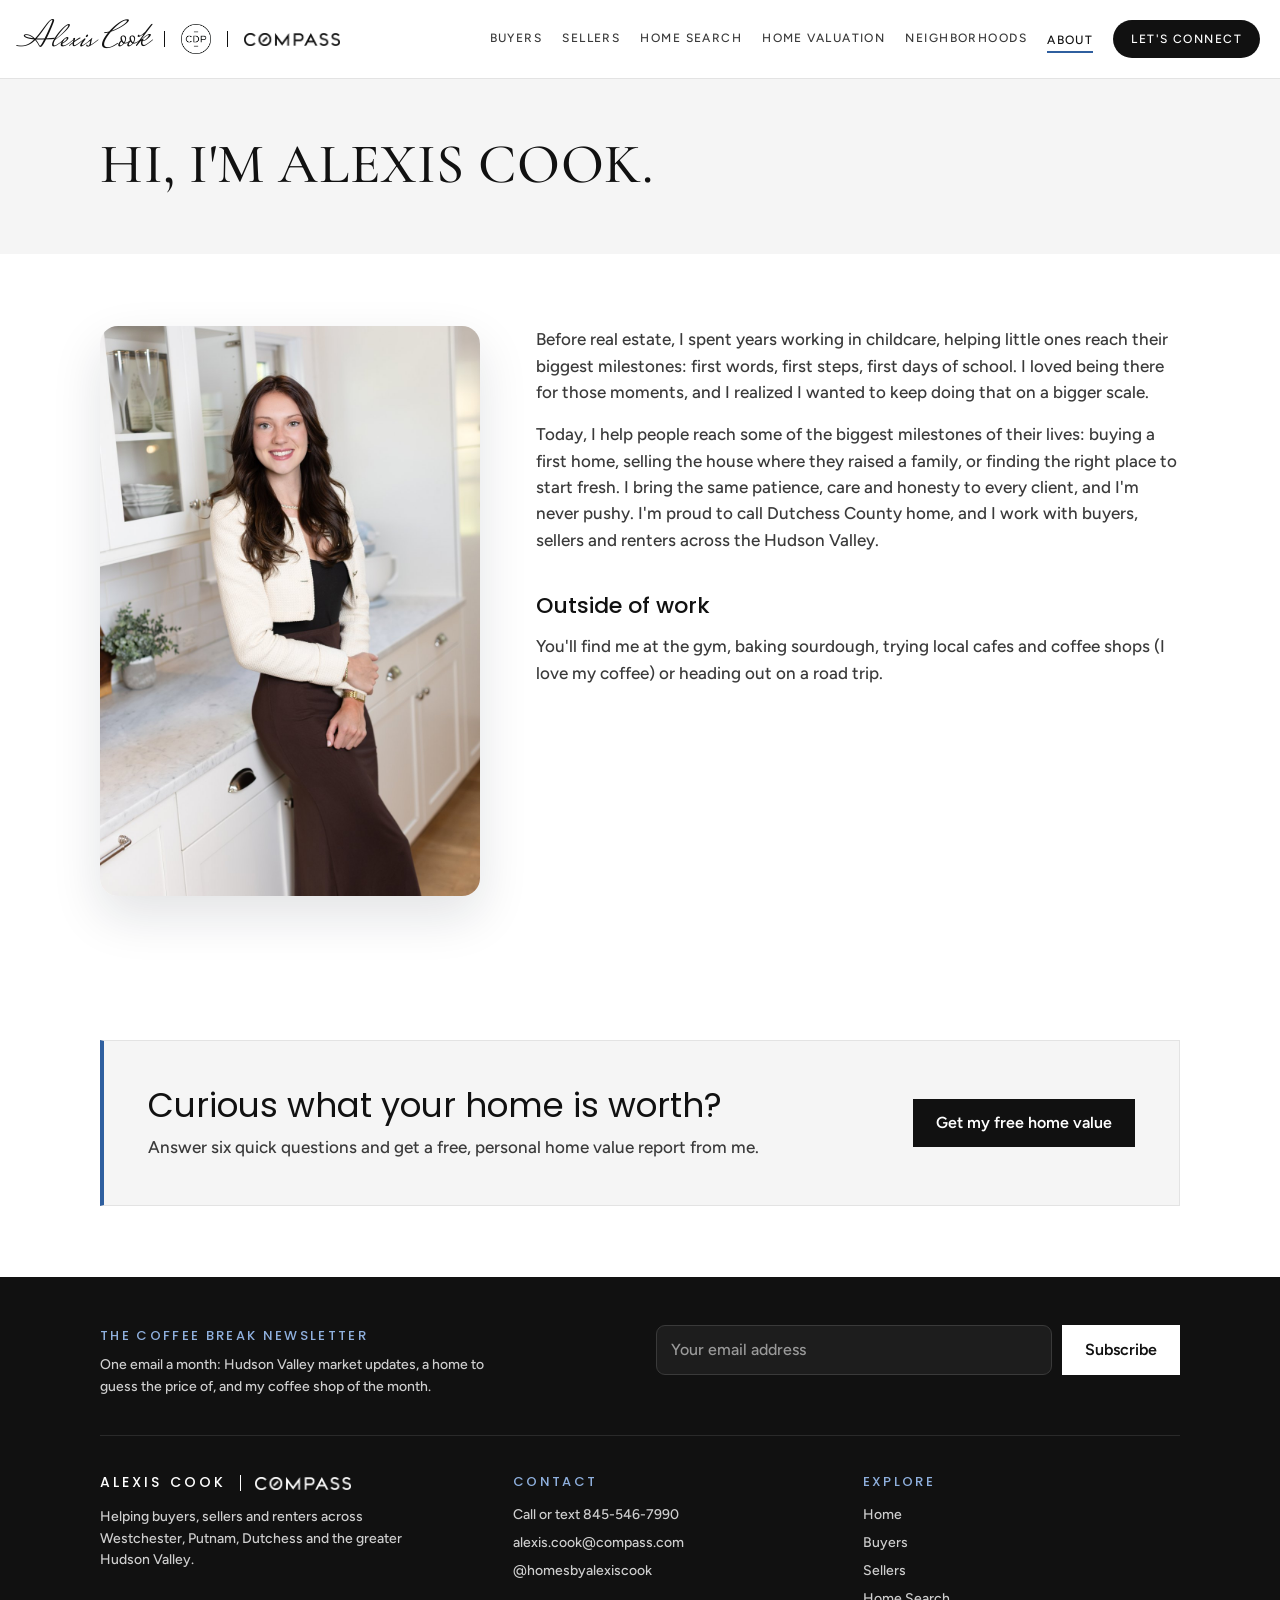
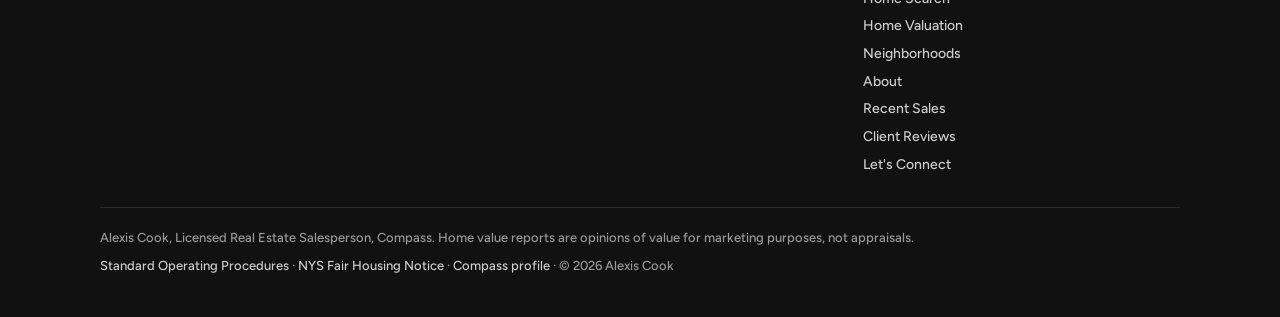
==== commit a28cf538: "rounded photos and tab titles" ====
--- a/about.html
+++ b/about.html
@@ -3,11 +3,11 @@
 <head>
 <meta charset="utf-8">
 <meta name="viewport" content="width=device-width, initial-scale=1">
-<title>About Alexis Cook | Compass</title>
+<title>Alexis Cook Real Estate | About</title>
 <meta name="description" content="Meet Alexis Cook, licensed real estate salesperson at Compass serving the Hudson Valley.">
 <meta property="og:type" content="website">
-<meta property="og:site_name" content="Alexis Cook | Compass">
-<meta property="og:title" content="About Alexis Cook | Compass">
+<meta property="og:site_name" content="Alexis Cook Real Estate | Compass">
+<meta property="og:title" content="Alexis Cook Real Estate | About">
 <meta property="og:description" content="Meet Alexis Cook, licensed real estate salesperson at Compass serving the Hudson Valley.">
 <meta property="og:image" content="https://alexis-cook.com/og-image.jpg">
 <meta property="og:image:width" content="1200">
--- a/styles.css
+++ b/styles.css
@@ -817,3 +817,5 @@
   .menu-toggle{padding:5px 8px;font-size:12px}
   .hx-video .hx-sub{font-size:10px;letter-spacing:.12em;margin-right:-.12em;margin-top:22px}
 }
+/* Photo style D: softly rounded corners with a light shadow */
+.meet-photo,.closer-photo,.about-photo{border-radius:18px!important;box-shadow:0 20px 50px rgba(15,25,40,.12)}
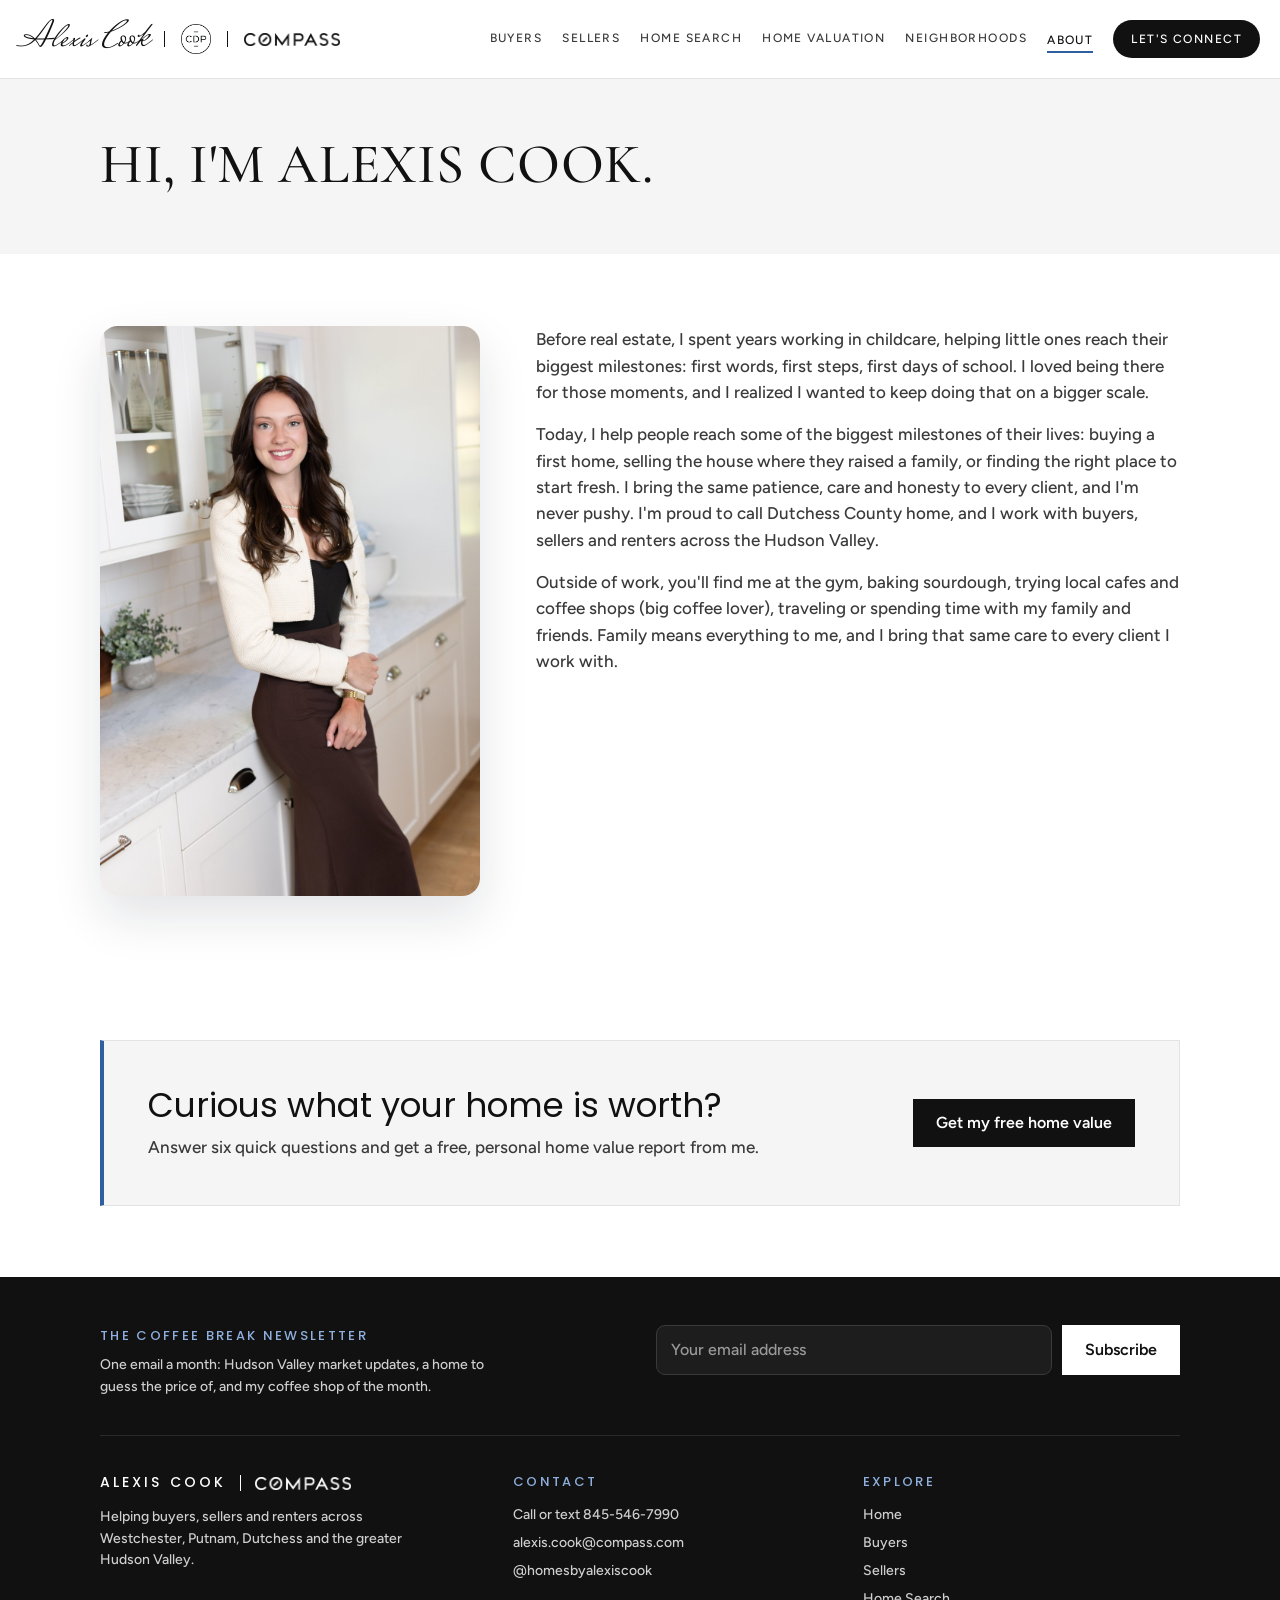
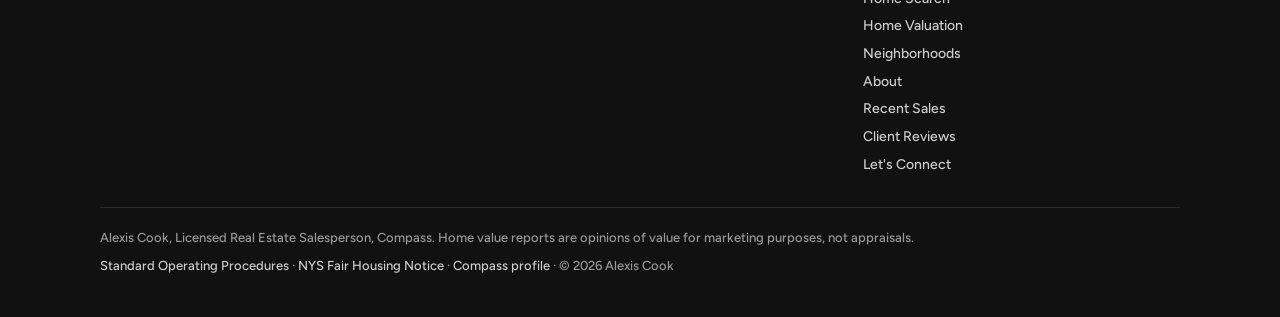
==== commit 1360c14f: "about page and box labels" ====
--- a/about.html
+++ b/about.html
@@ -35,8 +35,7 @@
   <div class="prose">
     <p>Before real estate, I spent years working in childcare, helping little ones reach their biggest milestones: first words, first steps, first days of school. I loved being there for those moments, and I realized I wanted to keep doing that on a bigger scale.</p>
     <p>Today, I help people reach some of the biggest milestones of their lives: buying a first home, selling the house where they raised a family, or finding the right place to start fresh. I bring the same patience, care and honesty to every client, and I'm never pushy. I'm proud to call Dutchess County home, and I work with buyers, sellers and renters across the Hudson Valley.</p>
-    <h2>Outside of work</h2>
-    <p>You'll find me at the gym, baking sourdough, trying local cafes and coffee shops (I love my coffee) or heading out on a road trip.</p>
+    <p>Outside of work, you'll find me at the gym, baking sourdough, trying local cafes and coffee shops (big coffee lover), traveling or spending time with my family and friends. Family means everything to me, and I bring that same care to every client I work with.</p>
   </div>
 </div></section>
 <section class="band"><div class="wrap"><div class="callout"><div><h2>Curious what your home is worth?</h2><p>Answer six quick questions and get a free, personal home value report from me.</p></div><a class="btn primary" href="home-value.html">Get my free home value</a></div></div></section>
--- a/styles.css
+++ b/styles.css
@@ -819,3 +819,11 @@
 }
 /* Photo style D: softly rounded corners with a light shadow */
 .meet-photo,.closer-photo,.about-photo{border-radius:18px!important;box-shadow:0 20px 50px rgba(15,25,40,.12)}
+/* Shorter hero so Alexis's photo shows without scrolling; heading moved above Buying/Selling */
+.hx-video{min-height:min(62vh,600px)}
+.hx-video .hx-text{padding-block:118px 104px}
+.meet{padding-top:40px}
+.moved-head{padding:8px 0 40px}
+.moved-head .meet-head{margin:0 auto}
+.moved-head .meet-intro{margin:0 auto}
+@media (max-width:900px){.hx-video{min-height:0}.hx-video .hx-text{padding-block:104px 84px}.meet{padding-top:24px}.moved-head{padding:8px 0 28px}}
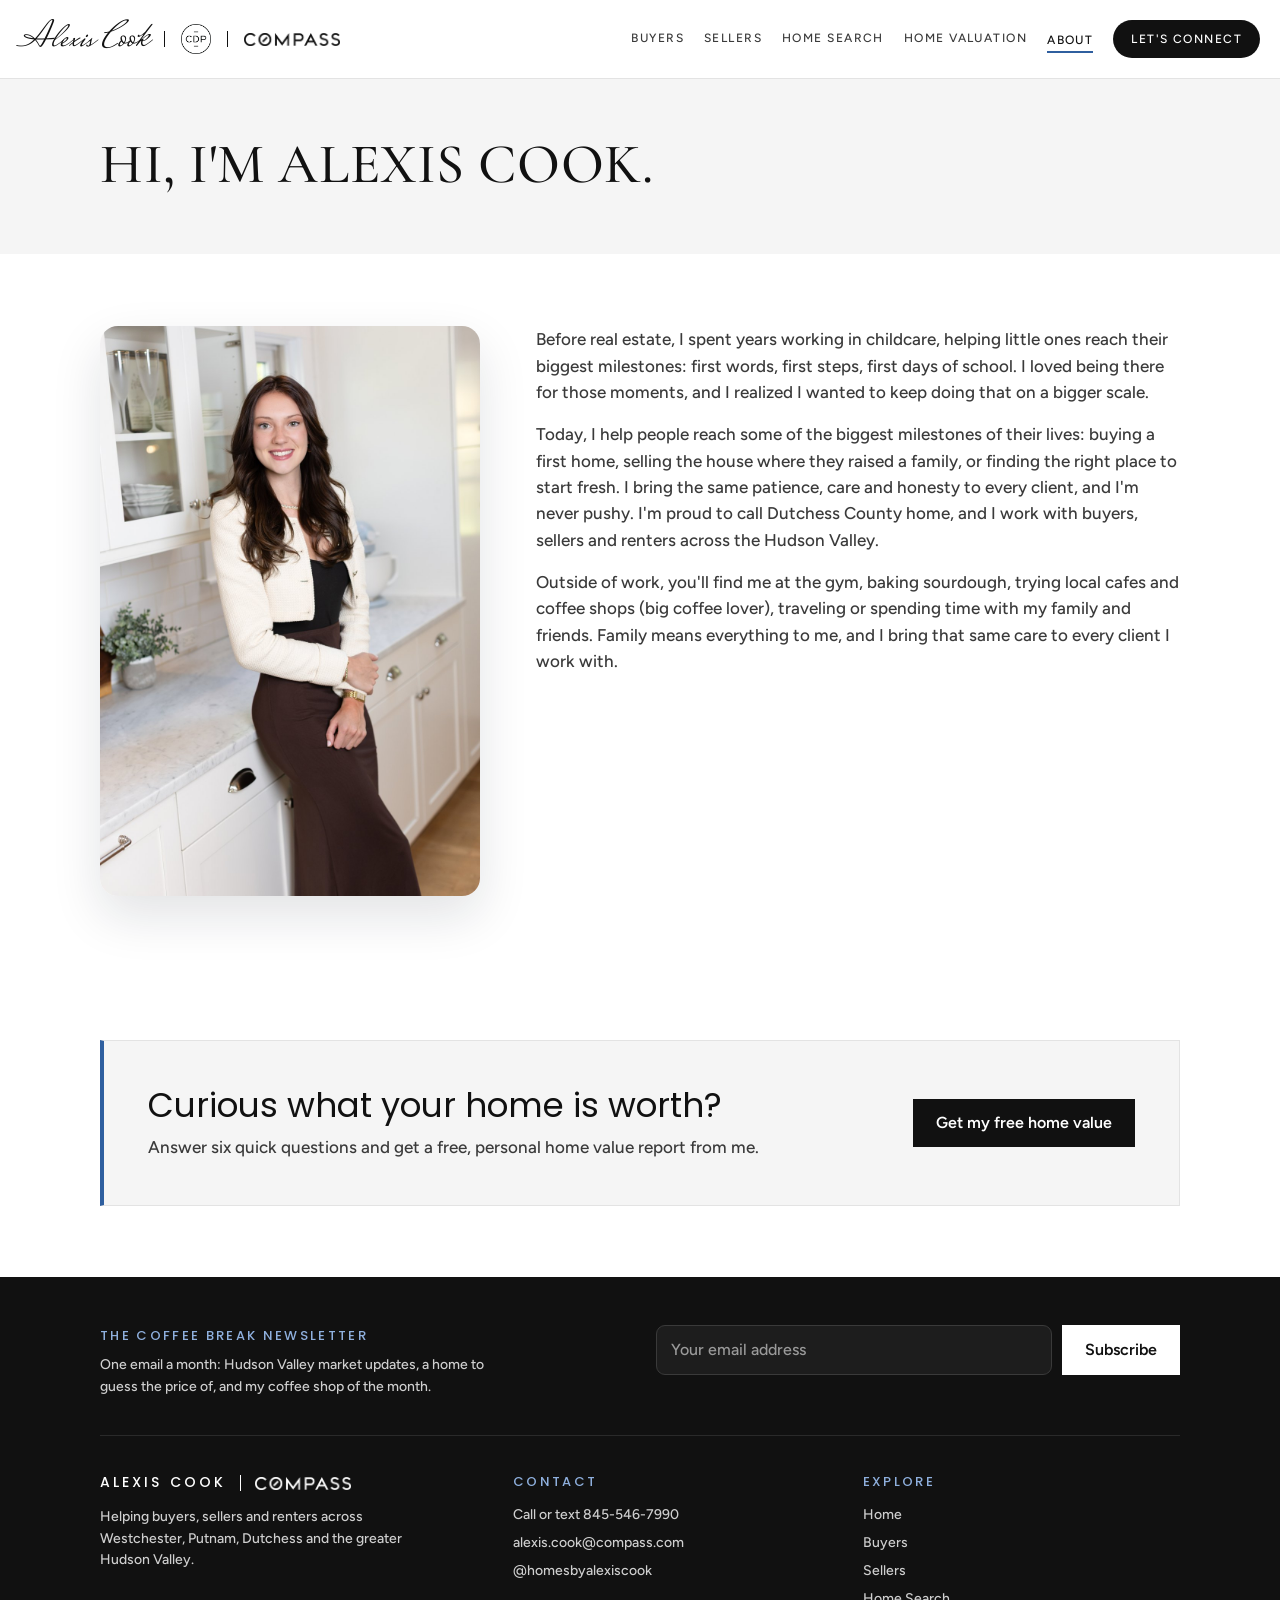
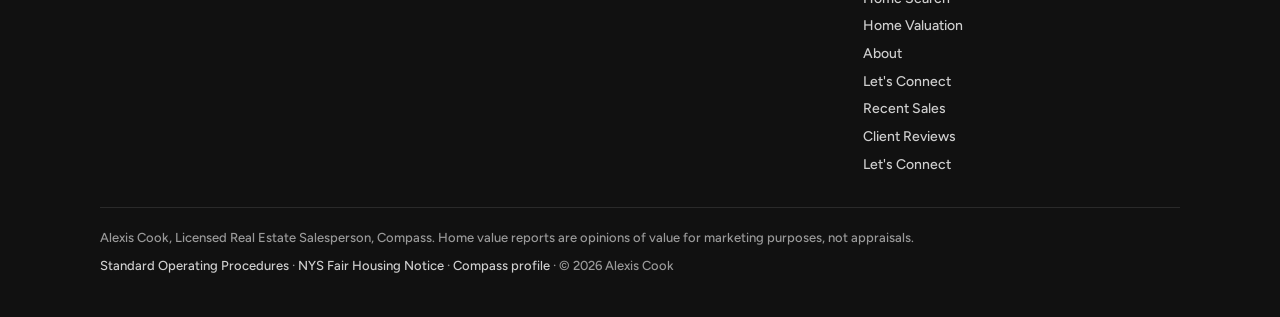
==== commit 21204410: "hide neighborhoods for now" ====
--- a/about.html
+++ b/about.html
@@ -25,7 +25,7 @@
   <div class="wrap">
     <a class="brand sig-brand" href="index.html"><span class="sig">Alexis Cook</span><span class="div"></span><img class="cdp-logo dark" src="cdp-mark-black.png" alt="The Cathy Duff-Poritzky Team" width="428" height="428"><img class="cdp-logo light" src="cdp-mark-white.png" alt="" width="428" height="428"><span class="div cdp-div"></span><img class="co-logo dark" src="compass-logo.png" alt="Compass" width="791" height="108"><img class="co-logo light" src="compass-logo-white.png" alt="" width="791" height="108"></a>
     <button class="menu-toggle" type="button" aria-expanded="false" aria-controls="menu">Menu</button>
-    <nav class="menu" id="menu" aria-label="Main"><a href="buyers.html">Buyers</a><a href="sellers.html">Sellers</a><a href="home-search.html">Home Search</a><a href="home-value.html">Home Valuation</a><a href="neighborhoods.html">Neighborhoods</a><div class="has-sub"><a href="about.html" aria-current="page">About</a><div class="sub"><a href="about.html">Meet Alexis</a><a href="sales.html">Recent Sales</a><a href="reviews.html">Client Reviews</a></div></div><a href="contact.html" class="cta">Let's Connect</a></nav>
+    <nav class="menu" id="menu" aria-label="Main"><a href="buyers.html">Buyers</a><a href="sellers.html">Sellers</a><a href="home-search.html">Home Search</a><a href="home-value.html">Home Valuation</a><div class="has-sub"><a href="about.html" aria-current="page">About</a><div class="sub"><a href="about.html">Meet Alexis</a><a href="sales.html">Recent Sales</a><a href="reviews.html">Client Reviews</a></div></div><a href="contact.html" class="cta">Let's Connect</a></nav>
   </div>
 </header>
 <main>
@@ -61,7 +61,7 @@
         <li><a href="mailto:alexis.cook@compass.com">alexis.cook@compass.com</a></li>
         <li><a href="https://www.instagram.com/homesbyalexiscook/" target="_blank" rel="noopener">@homesbyalexiscook</a></li>
       </ul></div>
-      <div><h3>Explore</h3><ul><li><a href="index.html">Home</a></li><li><a href="buyers.html">Buyers</a></li><li><a href="sellers.html">Sellers</a></li><li><a href="home-search.html">Home Search</a></li><li><a href="home-value.html">Home Valuation</a></li><li><a href="neighborhoods.html">Neighborhoods</a></li><li><a href="about.html">About</a></li><li><a href="sales.html">Recent Sales</a></li><li><a href="reviews.html">Client Reviews</a></li><li><a href="contact.html">Let's Connect</a></li></ul></div>
+      <div><h3>Explore</h3><ul><li><a href="index.html">Home</a></li><li><a href="buyers.html">Buyers</a></li><li><a href="sellers.html">Sellers</a></li><li><a href="home-search.html">Home Search</a></li><li><a href="home-value.html">Home Valuation</a></li><li><a href="about.html">About</a></li><li><a href="contact.html">Let's Connect</a></li><li><a href="sales.html">Recent Sales</a></li><li><a href="reviews.html">Client Reviews</a></li><li><a href="contact.html">Let's Connect</a></li></ul></div>
     </div>
     <div class="legal">
       <div>Alexis Cook, Licensed Real Estate Salesperson, Compass. Home value reports are opinions of value for marketing purposes, not appraisals.</div>
--- a/styles.css
+++ b/styles.css
@@ -827,3 +827,64 @@
 .moved-head .meet-head{margin:0 auto}
 .moved-head .meet-intro{margin:0 auto}
 @media (max-width:900px){.hx-video{min-height:0}.hx-video .hx-text{padding-block:104px 84px}.meet{padding-top:24px}.moved-head{padding:8px 0 28px}}
+/* Luxury lower homepage: links over Hudson photo, review on black, split closer */
+.lx-links{margin-top:88px;position:relative;background:#1b2430 url(hudson-view.jpg) center 40%/cover;color:#fff}
+.lx-links::before{content:"";position:absolute;inset:0;background:linear-gradient(180deg,rgba(8,10,16,.35),rgba(8,10,16,.7))}
+.lx-wrap{position:relative;display:grid;grid-template-columns:repeat(3,1fr);max-width:1240px;margin:0 auto;min-height:520px}
+.lx-l{display:flex;flex-direction:column;justify-content:flex-end;gap:14px;padding:56px 44px 64px;color:#fff;text-decoration:none;border-left:1px solid rgba(255,255,255,.28);transition:background .4s}
+.lx-l:last-child{border-right:1px solid rgba(255,255,255,.28)}
+.lx-l:hover{background:rgba(255,255,255,.06)}
+.lx-n{font-family:var(--display);font-size:11px;letter-spacing:.3em;opacity:.75}
+.lx-t{font-family:var(--serif);font-weight:400;font-size:38px;line-height:1.05;letter-spacing:.01em}
+.lx-d{font-size:14.5px;line-height:1.55;opacity:.85;max-width:26ch}
+.lx-a{margin-top:10px;font-family:var(--display);font-size:11px;letter-spacing:.28em;text-transform:uppercase;display:flex;align-items:center;gap:10px}
+.lx-a i{font-style:normal;transition:transform .3s}.lx-l:hover .lx-a i{transform:translateX(6px)}
+.quote-band{position:relative;background:#eef1f5!important;padding-block:112px!important;border:0!important}
+.quote-band .wrap{background:none!important;padding:0 20px!important;position:relative}
+.quote-band .wrap::before,.quote-band::after{display:none!important}
+.quote-band::before{display:none!important}
+.quote-band .stars{color:var(--navy-2)!important;letter-spacing:.3em}
+.quote-band blockquote{color:var(--ink)!important;font-weight:400!important;font-size:clamp(28px,3.4vw,44px)!important;max-width:30ch!important}
+.quote-band .q-cap{color:#555!important}
+.lx-close{display:grid;grid-template-columns:1fr 1fr;min-height:640px;background:#fff}
+.lx-cp{position:relative;overflow:hidden}.lx-cp img{position:absolute;inset:0;width:100%;height:100%;object-fit:cover;object-position:center 25%}
+.lx-ct{display:flex;flex-direction:column;justify-content:center;gap:22px;padding:72px 8vw 72px 80px}
+.lx-rule{width:56px;height:1px;background:var(--navy-2)}
+.lx-h{margin:0;font-family:var(--serif);font-weight:400;font-size:clamp(34px,3.6vw,52px);line-height:1.1}
+.lx-h em{color:var(--navy-2)}
+.lx-ct p{margin:0;max-width:40ch;font-size:16px;line-height:1.7;color:#333}
+.lx-ct .btns{display:flex;gap:28px;align-items:center;flex-wrap:wrap;margin-top:6px}
+@media (max-width:820px){.lx-links{margin-top:56px;background-position:center 15%}.lx-wrap{grid-template-columns:1fr;min-height:0}
+.lx-l{border-left:0;border-right:0!important;border-bottom:1px solid rgba(255,255,255,.25);padding:36px 24px}.lx-l:last-child{border-bottom:0}.lx-t{font-size:30px}
+.quote-band{padding-block:80px!important}
+.lx-close{grid-template-columns:1fr;min-height:0}.lx-cp{aspect-ratio:4/5}.lx-ct{padding:44px 24px 64px}}
+/* Review in a blue-gray bubble on white */
+.quote-band{background:#fff!important;padding-block:88px!important}
+.quote-band .wrap{background:#eef1f5!important;border-radius:28px;padding:80px 40px!important;max-width:1080px}
+@media (max-width:820px){.quote-band{padding-block:48px!important}.quote-band .wrap{margin-inline:16px;width:auto;padding:52px 22px!important}}
+/* Photo links: clearly clickable */
+.lx-links::before{background:linear-gradient(180deg,rgba(8,10,16,.25) 0%,rgba(8,10,16,.45) 45%,rgba(8,10,16,.78) 100%)}
+.lx-l{cursor:pointer;gap:18px;transition:background .35s}
+.lx-n{opacity:.9}
+.lx-t{font-size:40px;text-shadow:0 2px 18px rgba(0,0,0,.35)}
+.lx-a{align-self:flex-start;margin-top:6px;padding:13px 22px;border:1px solid rgba(255,255,255,.85);border-radius:999px;font-size:11px;font-weight:500;color:#fff;transition:background .3s,color .3s,border-color .3s}
+.lx-l:hover{background:rgba(255,255,255,.12)}
+.lx-l:hover .lx-a,.lx-l:focus-visible .lx-a{background:#fff;color:var(--ink);border-color:#fff}
+.lx-l:focus-visible{outline:2px solid #fff;outline-offset:-6px}
+@media (max-width:820px){.lx-t{font-size:30px}.lx-l{flex-direction:row;flex-wrap:wrap;align-items:center;justify-content:space-between;gap:12px}.lx-n{width:100%}.lx-a{margin-top:0;padding:11px 18px}}
+/* More visible dividers between photo links */
+.lx-l{border-left:1px solid rgba(255,255,255,.6)!important}
+.lx-l:last-child{border-right:1px solid rgba(255,255,255,.6)!important}
+@media (max-width:820px){.lx-l{border-left:0!important;border-right:0!important;border-bottom:1px solid rgba(255,255,255,.55)!important}.lx-l:last-child{border-bottom:0!important}}
+/* Only inner dividers; content centered in each column */
+.lx-l:first-child{border-left:0!important}
+.lx-l:last-child{border-right:0!important}
+@media (min-width:821px){.lx-l{align-items:center;text-align:center}.lx-a{align-self:center}}
+/* Three equal full-width columns */
+.lx-wrap{max-width:none!important;width:100%}
+/* Closer: smaller rounded photo (same as above), no rule */
+.lx-close{grid-template-columns:minmax(0,420px) minmax(0,1fr)!important;max-width:1120px;margin:0 auto;padding:96px 40px;gap:72px;min-height:0!important;align-items:center}
+.lx-cp{aspect-ratio:4/5;border-radius:18px;box-shadow:0 20px 50px rgba(15,25,40,.12)}
+.lx-cp img{object-position:center 20%}
+.lx-ct{padding:0!important}
+@media (max-width:820px){.lx-close{grid-template-columns:1fr!important;padding:56px 24px 64px;gap:32px}.lx-cp{width:100%;max-width:280px;margin:0 auto}}
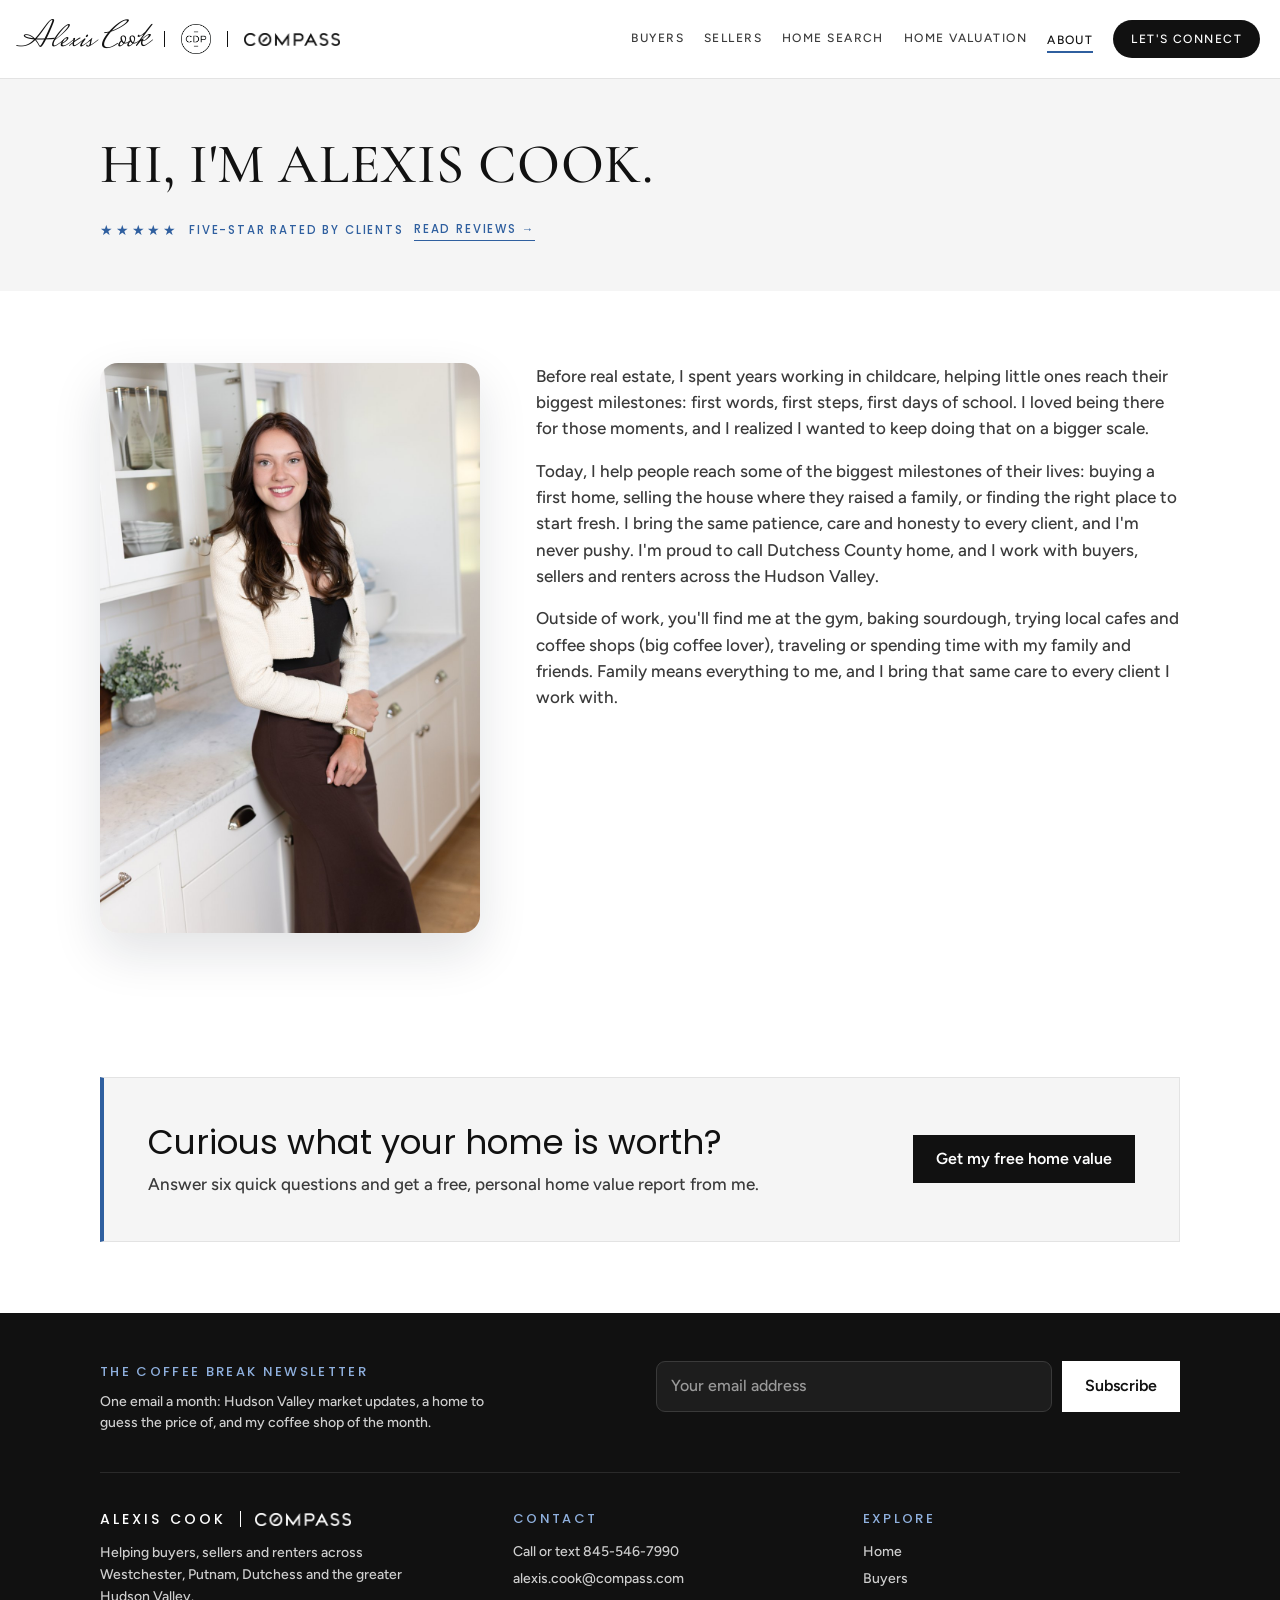
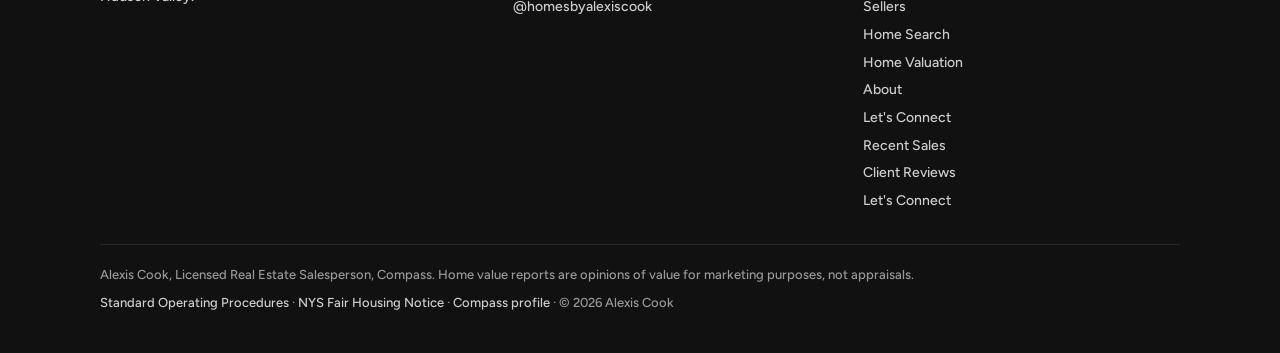
==== commit fff004c2: "reviews-bio" ====
--- a/about.html
+++ b/about.html
@@ -29,7 +29,7 @@
   </div>
 </header>
 <main>
-<section class="page-hero"><div class="wrap"><h1>Hi, I'm Alexis Cook.</h1></div></section>
+<section class="page-hero"><div class="wrap"><h1>Hi, I'm Alexis Cook.</h1><a class="rv-line" href="reviews.html"><b aria-label="5 out of 5 stars">★★★★★</b><span class="rv-long">Five-star rated by clients</span><u>Read reviews →</u></a></div></section>
 <section class="band"><div class="wrap about-grid">
   <div class="photo about-photo"><img src="alexis-about.jpg?v=2" alt="Alexis Cook" width="1000" height="1500"></div>
   <div class="prose">
--- a/styles.css
+++ b/styles.css
@@ -888,3 +888,20 @@
 .lx-cp img{object-position:center 20%}
 .lx-ct{padding:0!important}
 @media (max-width:820px){.lx-close{grid-template-columns:1fr!important;padding:56px 24px 64px;gap:32px}.lx-cp{width:100%;max-width:280px;margin:0 auto}}
+/* Smaller, tighter review */
+.quote-band{padding-block:64px!important}
+.quote-band .wrap{max-width:820px!important;padding:48px 40px!important;gap:14px!important}
+.quote-band blockquote{font-size:clamp(20px,2vw,26px)!important;max-width:40ch!important;line-height:1.4!important}
+.quote-band .stars{font-size:14px!important}
+@media (max-width:820px){.quote-band{padding-block:40px!important}.quote-band .wrap{padding:36px 22px!important}.quote-band blockquote{font-size:20px!important}}
+/* Review quote under closing section */
+.rv-q{margin:8px 0 0;padding:22px 0 0;border-top:1px solid #dde2e9;max-width:44ch}
+.rv-q p{font-family:var(--serif);font-style:italic;font-size:21px;line-height:1.45;color:var(--ink);margin:0 0 10px}
+.rv-q span{font-family:var(--display);font-size:10.5px;letter-spacing:.2em;text-transform:uppercase;color:#666}
+.rv-q .st{color:var(--navy-2);letter-spacing:.25em;font-size:13px;display:block;margin-bottom:8px}
+@media (max-width:820px){.rv-q p{font-size:19px}}
+/* Five-star line on About page */
+.rv-line{display:inline-flex;align-items:center;gap:10px;margin-top:14px;font-family:var(--display);font-size:11.5px;letter-spacing:.16em;text-transform:uppercase;color:var(--navy-2);text-decoration:none;white-space:nowrap}
+.rv-line b{letter-spacing:.2em;font-weight:400;font-size:14px}
+.rv-line u{text-decoration:none;border-bottom:1px solid currentColor;padding-bottom:1px}
+@media (max-width:600px){.rv-line .rv-long{display:none}.rv-line{font-size:11px;letter-spacing:.14em}.rv-line b{font-size:13px}}
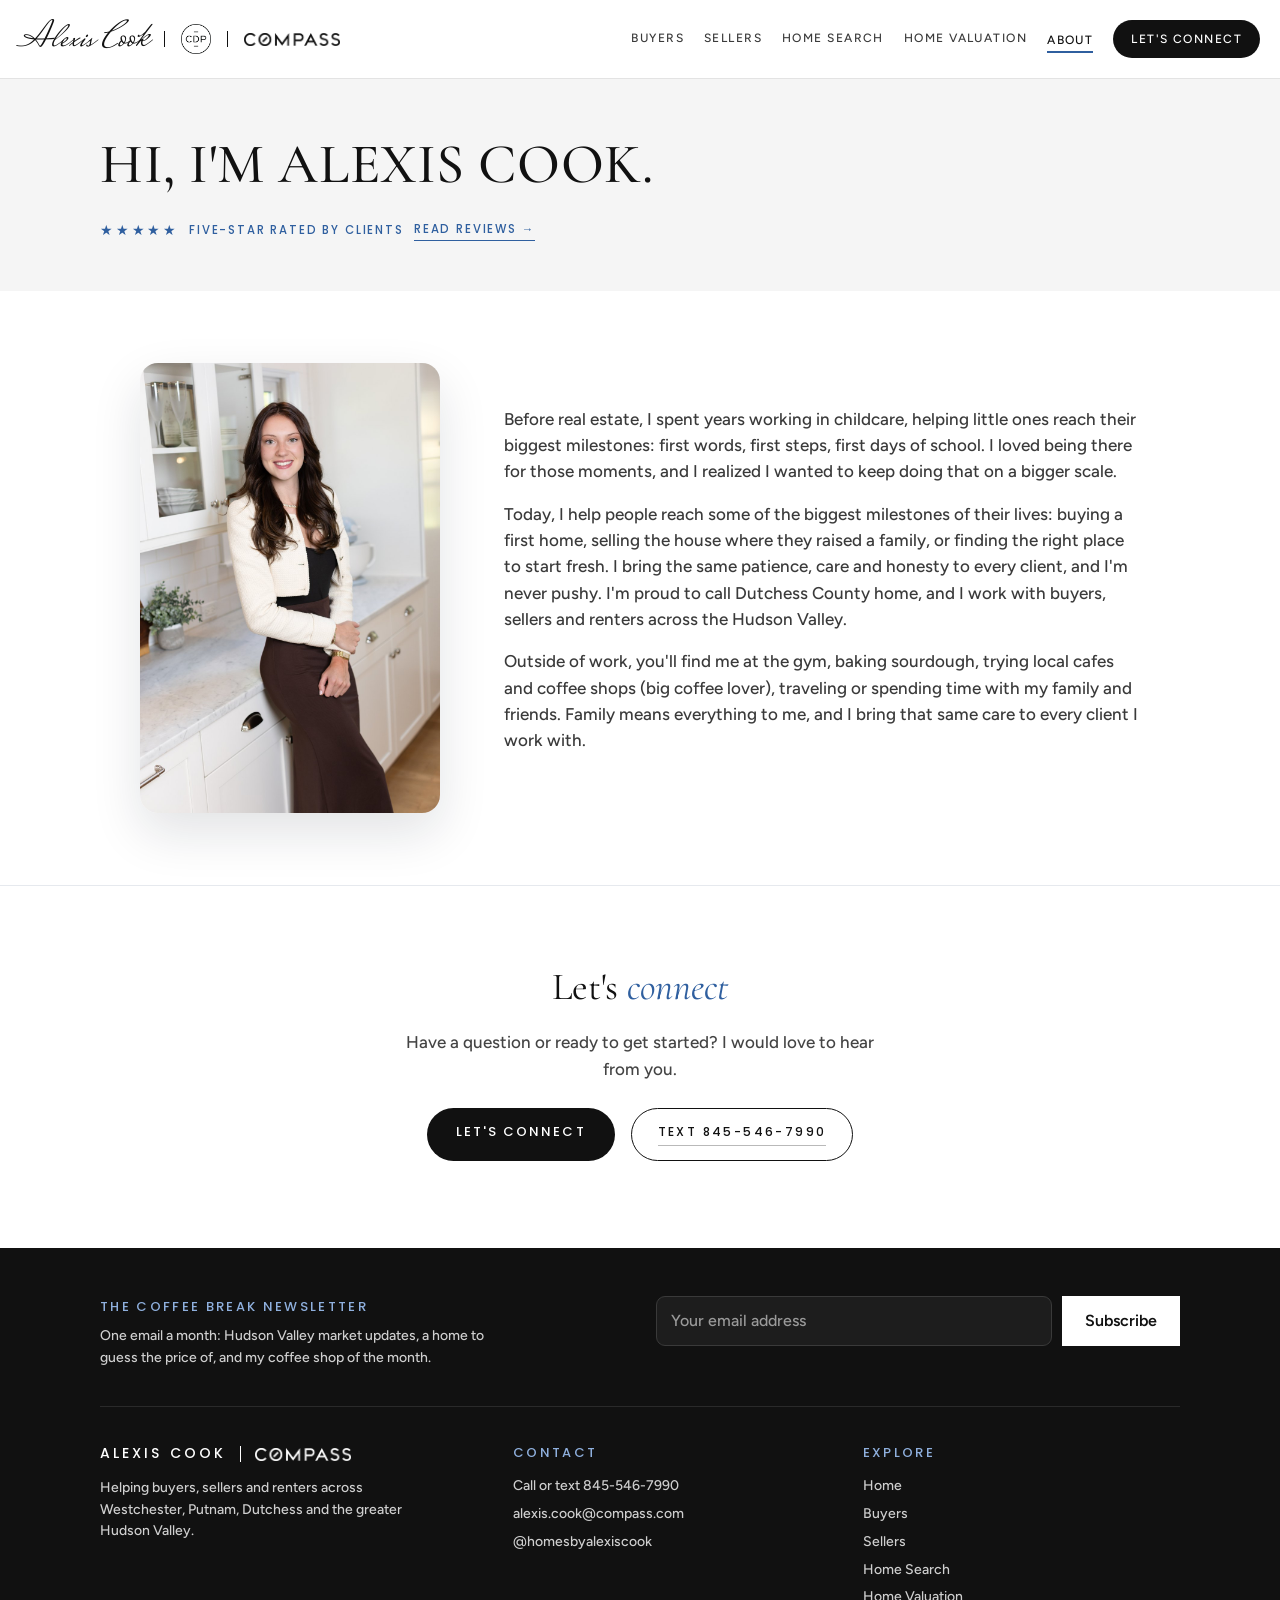
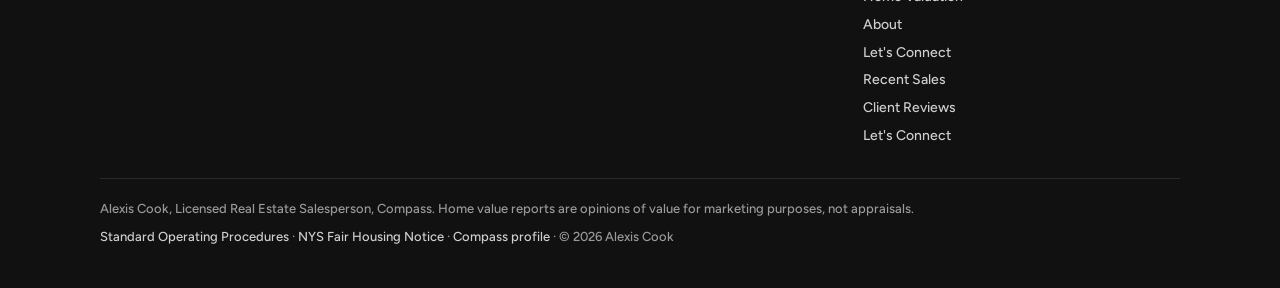
==== commit b82799d1: "about" ====
--- a/about.html
+++ b/about.html
@@ -38,7 +38,7 @@
     <p>Outside of work, you'll find me at the gym, baking sourdough, trying local cafes and coffee shops (big coffee lover), traveling or spending time with my family and friends. Family means everything to me, and I bring that same care to every client I work with.</p>
   </div>
 </div></section>
-<section class="band"><div class="wrap"><div class="callout"><div><h2>Curious what your home is worth?</h2><p>Answer six quick questions and get a free, personal home value report from me.</p></div><a class="btn primary" href="home-value.html">Get my free home value</a></div></div></section>
+<section class="cta2"><h2>Let's <em>connect</em></h2><p>Have a question or ready to get started? I would love to hear from you.</p><div class="btns"><a class="btn sq dark" href="contact.html">Let's connect</a><a class="ig-btn call-link" href="sms:+18455467990" aria-label="Text Alexis at 845-546-7990"><span>Text 845-546-7990</span></a></div></section>
 </main>
 <footer>
   <div class="wrap">
--- a/styles.css
+++ b/styles.css
@@ -905,3 +905,13 @@
 .rv-line b{letter-spacing:.2em;font-weight:400;font-size:14px}
 .rv-line u{text-decoration:none;border-bottom:1px solid currentColor;padding-bottom:1px}
 @media (max-width:600px){.rv-line .rv-long{display:none}.rv-line{font-size:11px;letter-spacing:.14em}.rv-line b{font-size:13px}}
+/* About page: smaller photo centered with text; Let's connect closer */
+.about-grid{grid-template-columns:300px 1fr!important;gap:64px!important;align-items:center!important;max-width:1040px;margin:0 auto}
+.about-grid .about-photo{max-width:300px!important;width:100%}
+.cta2{text-align:center;padding:72px 20px 88px;border-top:1px solid #e6e9ee}
+.cta2 h2{font-family:var(--serif);font-weight:400;font-size:clamp(30px,3vw,40px);margin:0 0 12px}
+.cta2 h2 em{color:var(--navy-2)}
+.cta2 p{margin:0 auto 26px;max-width:46ch;color:#444}
+.cta2 .btns{display:flex;gap:16px;justify-content:center;flex-wrap:wrap}
+.ig-btn{display:inline-flex;align-items:center;gap:10px;padding:14px 26px;border:1px solid var(--ink);border-radius:999px;color:var(--ink);text-decoration:none;font-family:var(--display);font-size:12px;letter-spacing:.2em;text-transform:uppercase}
+@media (max-width:820px){.about-grid{grid-template-columns:1fr!important;gap:28px!important}.about-grid .about-photo{max-width:240px!important;margin:0 auto}}
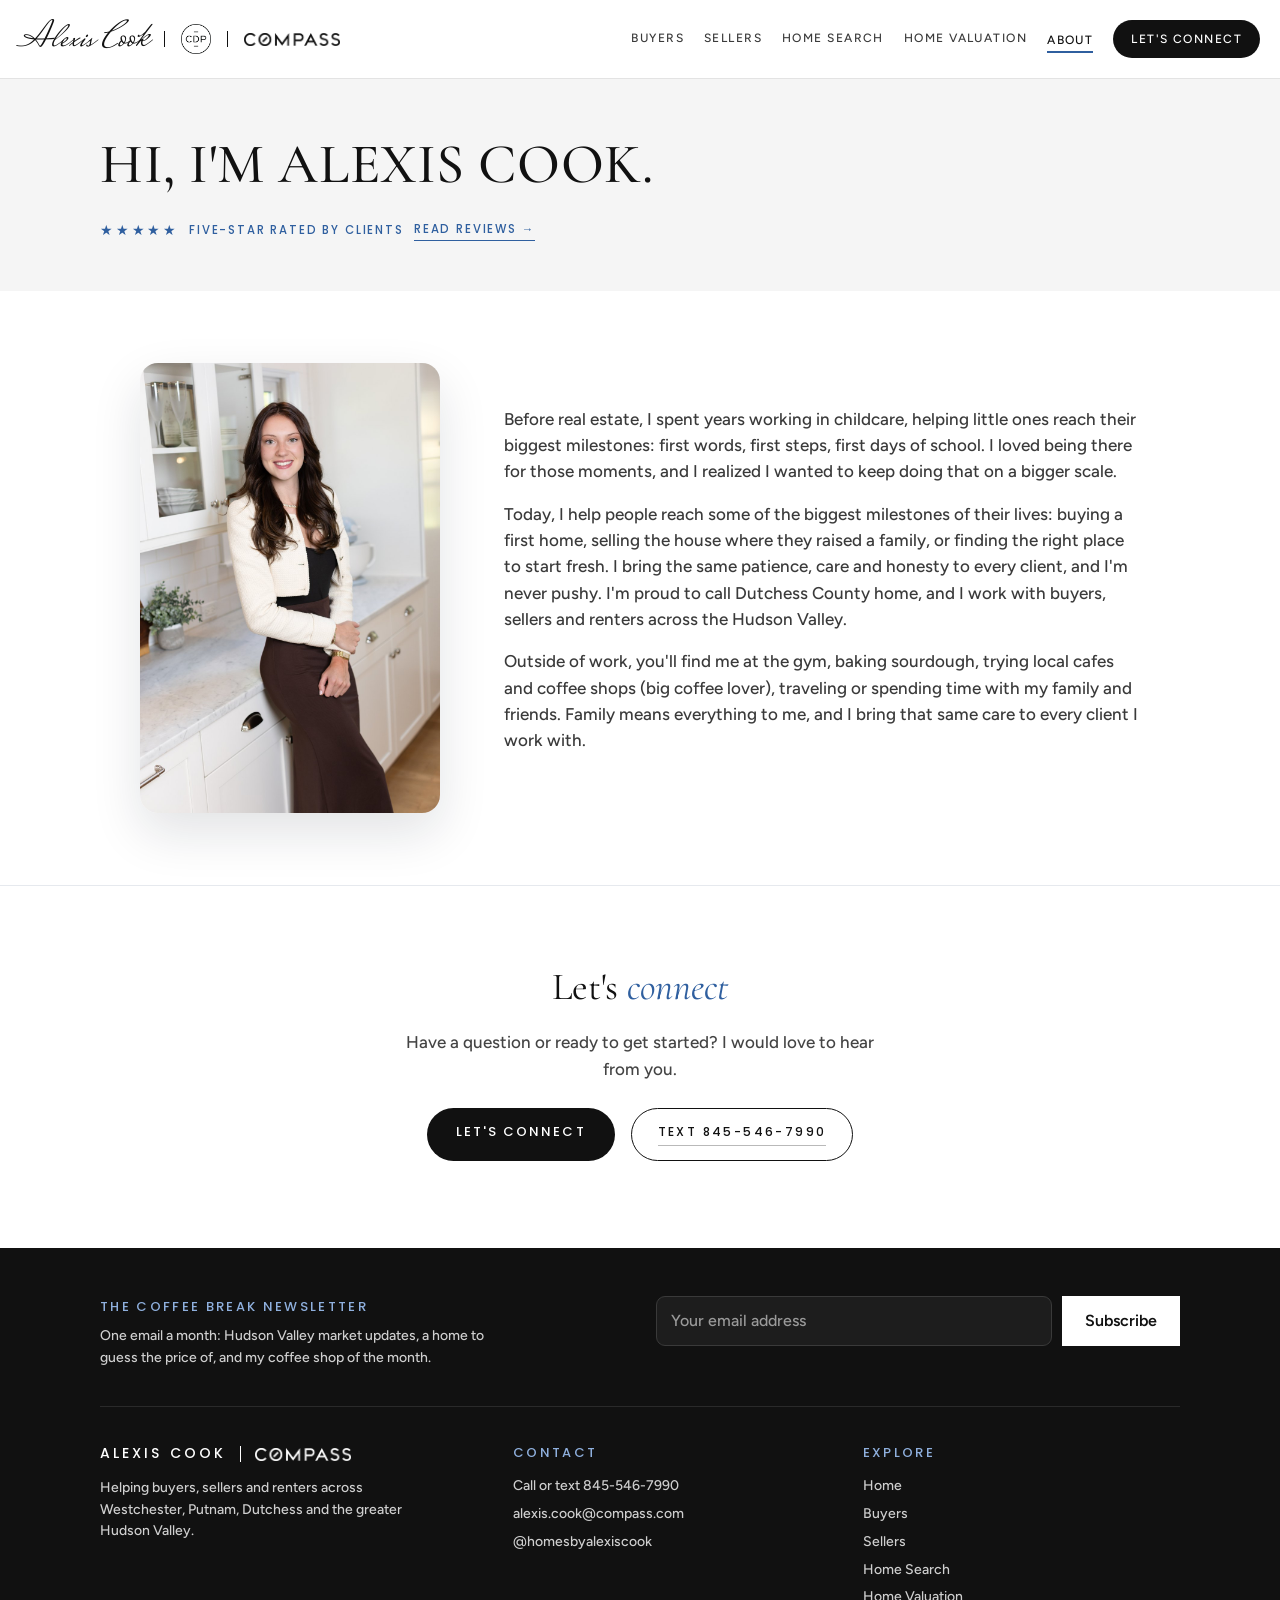
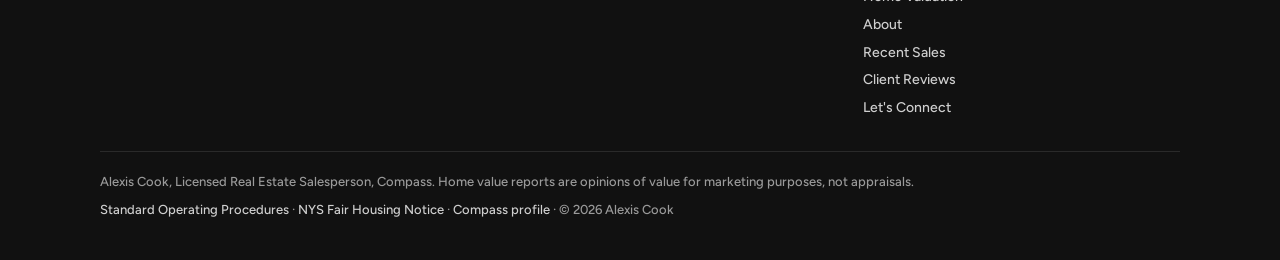
==== commit 8cf5bd72: "lets connect" ====
--- a/about.html
+++ b/about.html
@@ -61,7 +61,7 @@
         <li><a href="mailto:alexis.cook@compass.com">alexis.cook@compass.com</a></li>
         <li><a href="https://www.instagram.com/homesbyalexiscook/" target="_blank" rel="noopener">@homesbyalexiscook</a></li>
       </ul></div>
-      <div><h3>Explore</h3><ul><li><a href="index.html">Home</a></li><li><a href="buyers.html">Buyers</a></li><li><a href="sellers.html">Sellers</a></li><li><a href="home-search.html">Home Search</a></li><li><a href="home-value.html">Home Valuation</a></li><li><a href="about.html">About</a></li><li><a href="contact.html">Let's Connect</a></li><li><a href="sales.html">Recent Sales</a></li><li><a href="reviews.html">Client Reviews</a></li><li><a href="contact.html">Let's Connect</a></li></ul></div>
+      <div><h3>Explore</h3><ul><li><a href="index.html">Home</a></li><li><a href="buyers.html">Buyers</a></li><li><a href="sellers.html">Sellers</a></li><li><a href="home-search.html">Home Search</a></li><li><a href="home-value.html">Home Valuation</a></li><li><a href="about.html">About</a></li><li><a href="sales.html">Recent Sales</a></li><li><a href="reviews.html">Client Reviews</a></li><li><a href="contact.html">Let's Connect</a></li></ul></div>
     </div>
     <div class="legal">
       <div>Alexis Cook, Licensed Real Estate Salesperson, Compass. Home value reports are opinions of value for marketing purposes, not appraisals.</div>
--- a/styles.css
+++ b/styles.css
@@ -915,3 +915,23 @@
 .cta2 .btns{display:flex;gap:16px;justify-content:center;flex-wrap:wrap}
 .ig-btn{display:inline-flex;align-items:center;gap:10px;padding:14px 26px;border:1px solid var(--ink);border-radius:999px;color:var(--ink);text-decoration:none;font-family:var(--display);font-size:12px;letter-spacing:.2em;text-transform:uppercase}
 @media (max-width:820px){.about-grid{grid-template-columns:1fr!important;gap:28px!important}.about-grid .about-photo{max-width:240px!important;margin:0 auto}}
+/* Let's Connect page: split screen with Cold Spring aerial */
+.cx{display:grid;grid-template-columns:1fr 1fr;min-height:760px}
+.cxA .cx-side{position:relative;background:#1b2430 url(contact-coldspring.jpg) center 35%/cover;color:#fff;display:flex;align-items:center}
+.cxA .cx-side::before{content:"";position:absolute;inset:0;background:linear-gradient(180deg,rgba(8,10,16,.45),rgba(8,10,16,.75))}
+.cx-in{position:relative;padding:80px 8vw 80px 10vw;max-width:640px}
+.cx h1{font-family:var(--serif);font-weight:400;text-transform:none;font-size:clamp(36px,4vw,56px);line-height:1.08;margin:0 0 18px;letter-spacing:0;color:#fff}
+.cx h1 em{color:#c9d8ee}
+.cx-in>p{opacity:.9;margin:0 0 36px;font-size:16px;line-height:1.6}
+.cx-list{list-style:none;margin:0;padding:0;display:grid;gap:20px}
+.cx-list li{display:flex;flex-direction:column;gap:4px;padding-top:16px;border-top:1px solid rgba(255,255,255,.3)}
+.cx-list span{font-family:var(--display);font-size:10.5px;letter-spacing:.24em;text-transform:uppercase;opacity:.75}
+.cx-list a,.cx-list b{color:#fff;text-decoration:none;font-size:17px;font-weight:400}
+.cx-form{display:flex;flex-direction:column;justify-content:center;padding:72px 9vw 72px 72px;background:#fff}
+.cx-form form,.cx-form .done{max-width:520px;width:100%}
+.cx-form label.f{font-family:var(--display);font-size:10.5px;letter-spacing:.2em;text-transform:uppercase;color:#555}
+.cx-form input[type=text],.cx-form input[type=email],.cx-form input[type=tel],.cx-form select,.cx-form textarea{border:0!important;border-bottom:1px solid #c9ced6!important;border-radius:0!important;background:transparent!important;padding:10px 0!important;box-shadow:none!important}
+.cx-form .btn.primary{border-radius:999px;padding:16px 34px;font-family:var(--display);font-size:12px;letter-spacing:.2em;text-transform:uppercase}
+.cx-form .nav{justify-content:flex-start}
+@media (max-width:820px){.cx{grid-template-columns:1fr;min-height:0}.cx-in{padding:64px 24px}.cx-form{padding:44px 22px 64px}}
+.cx-list .call-link{padding:0!important;margin:0!important;background:none!important;border:0!important}
